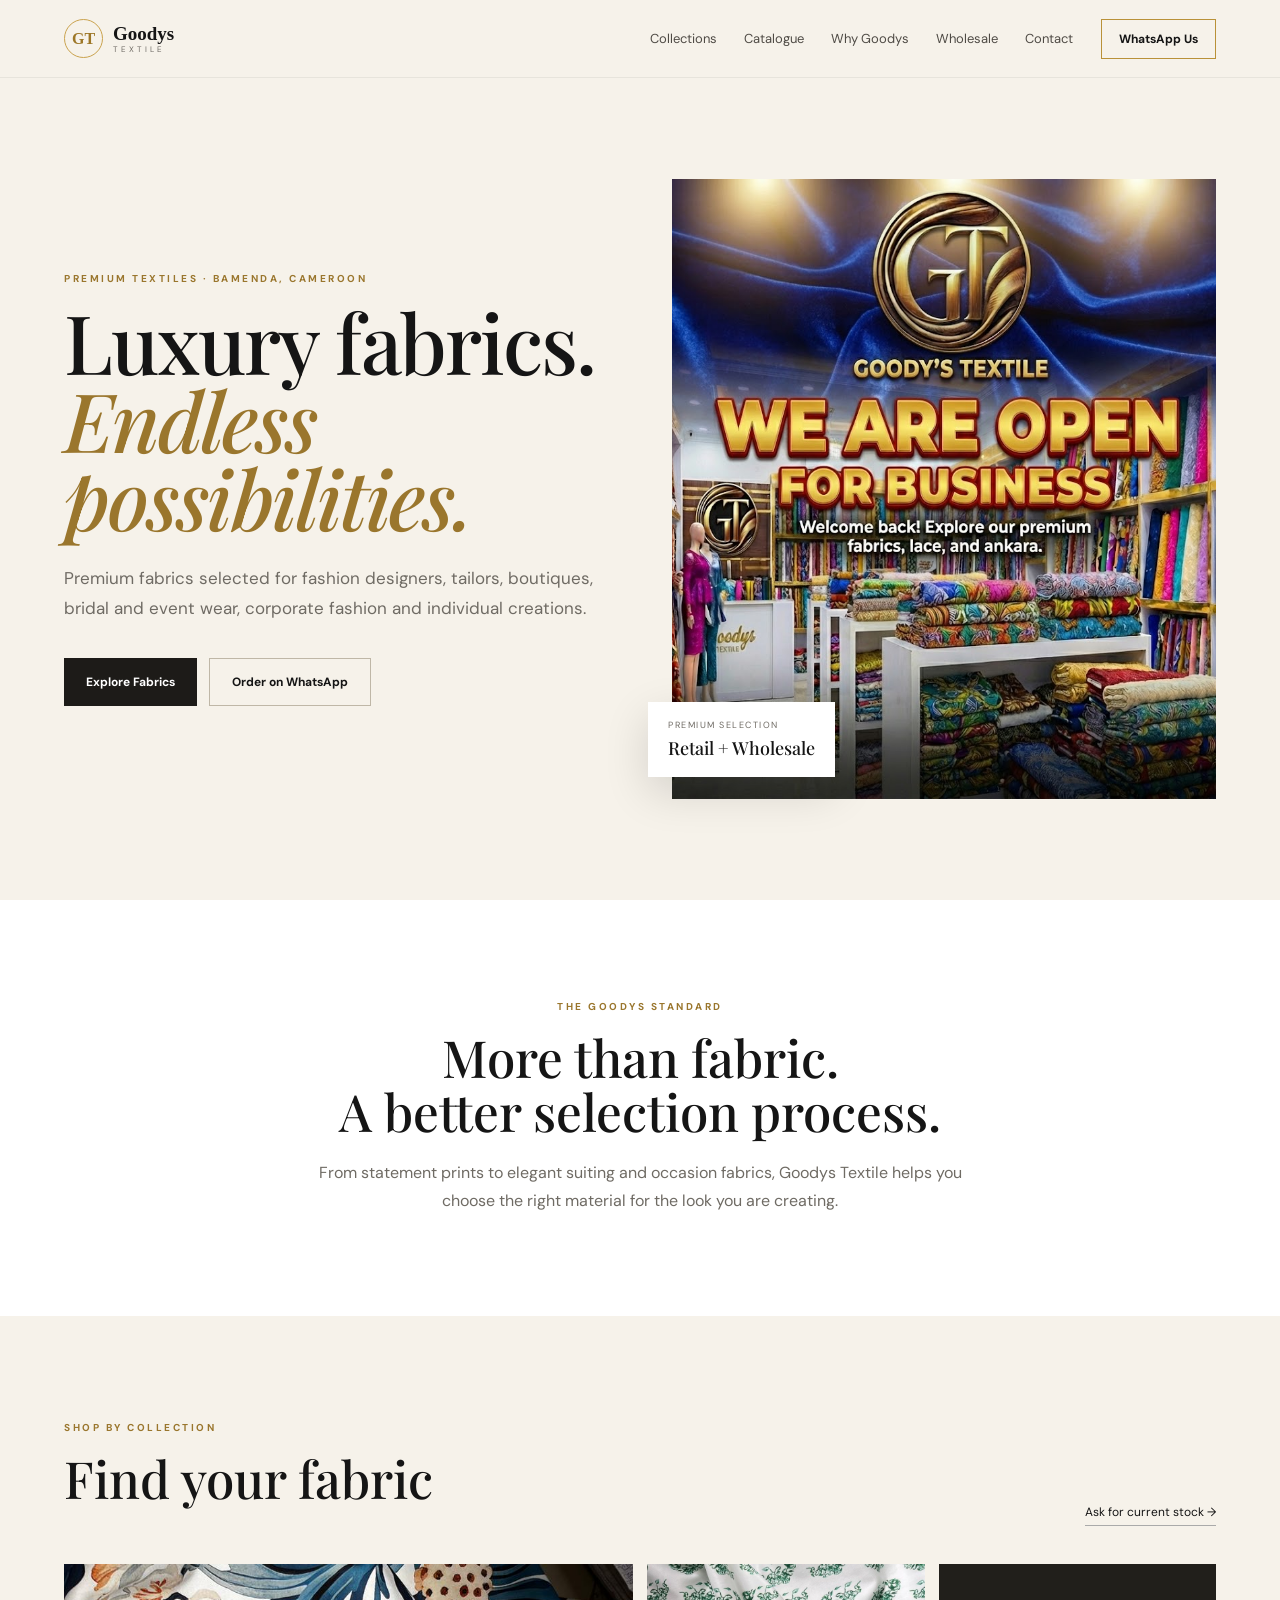
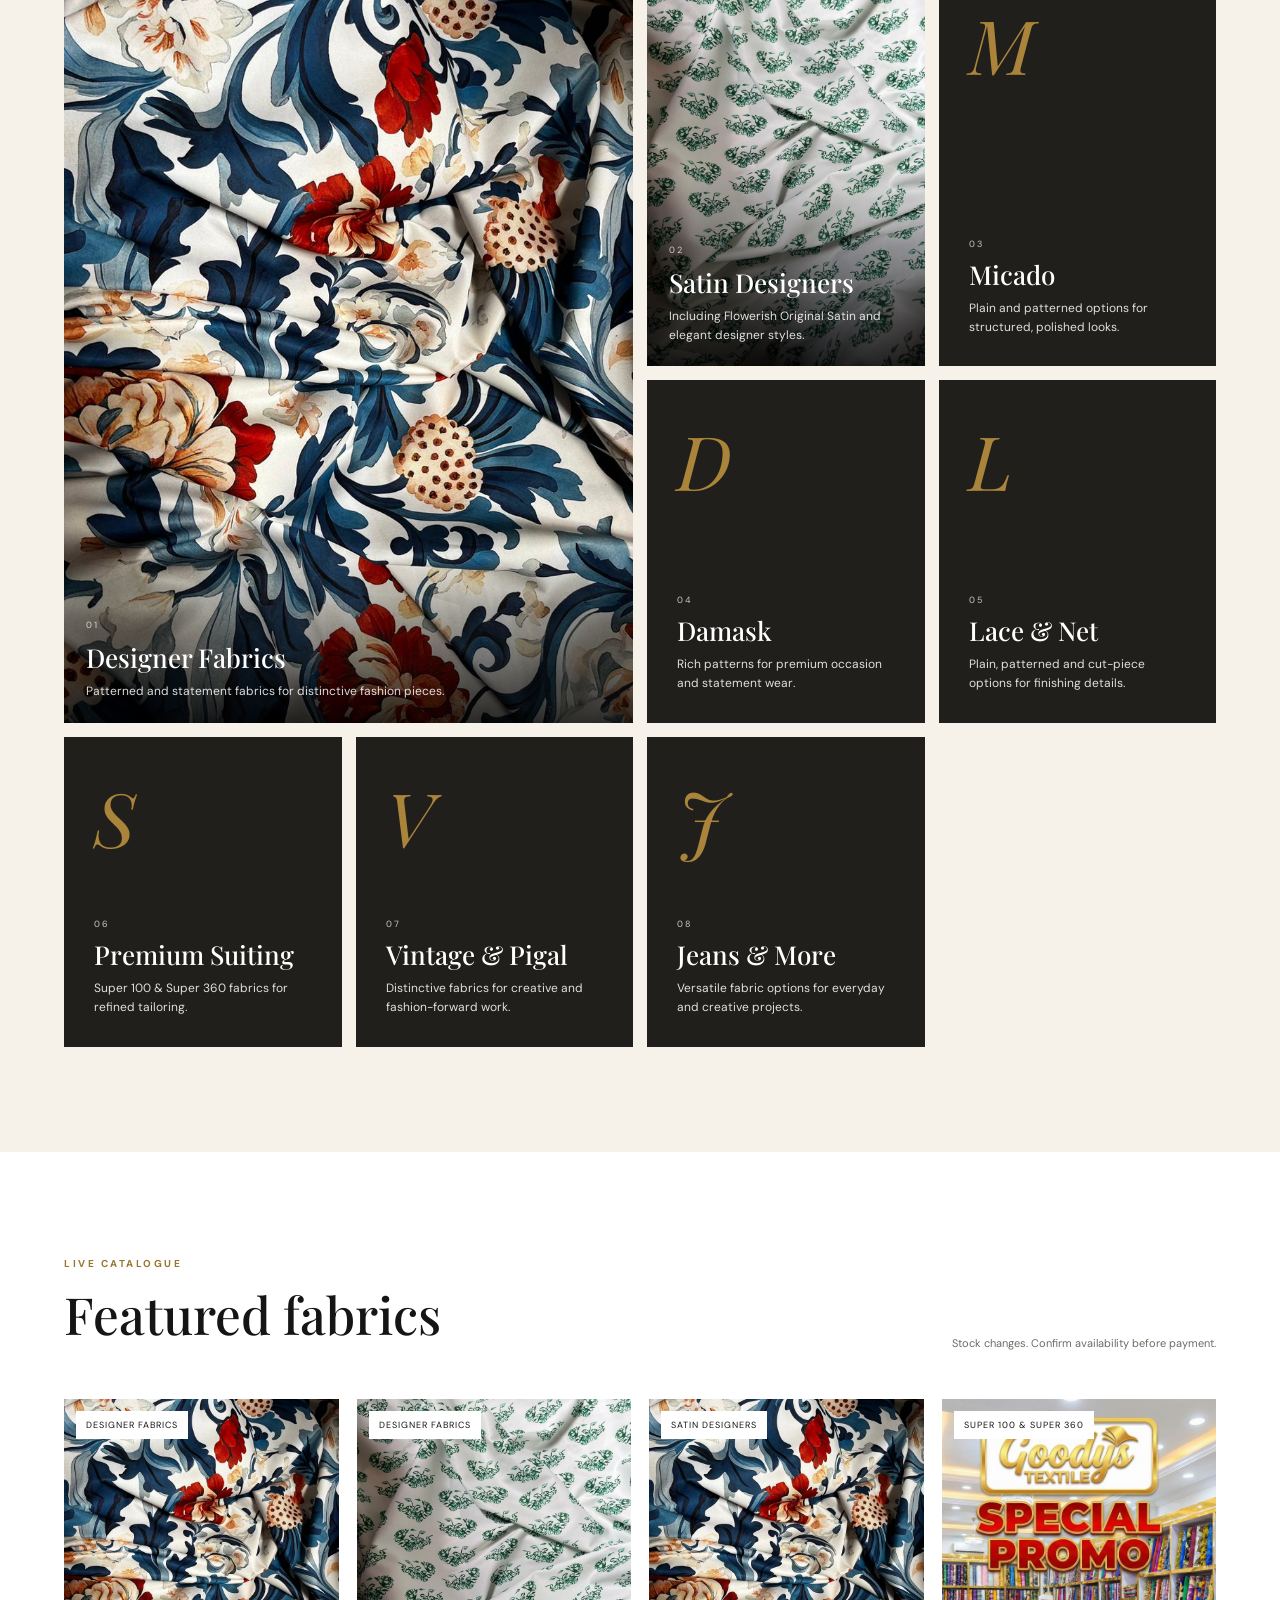
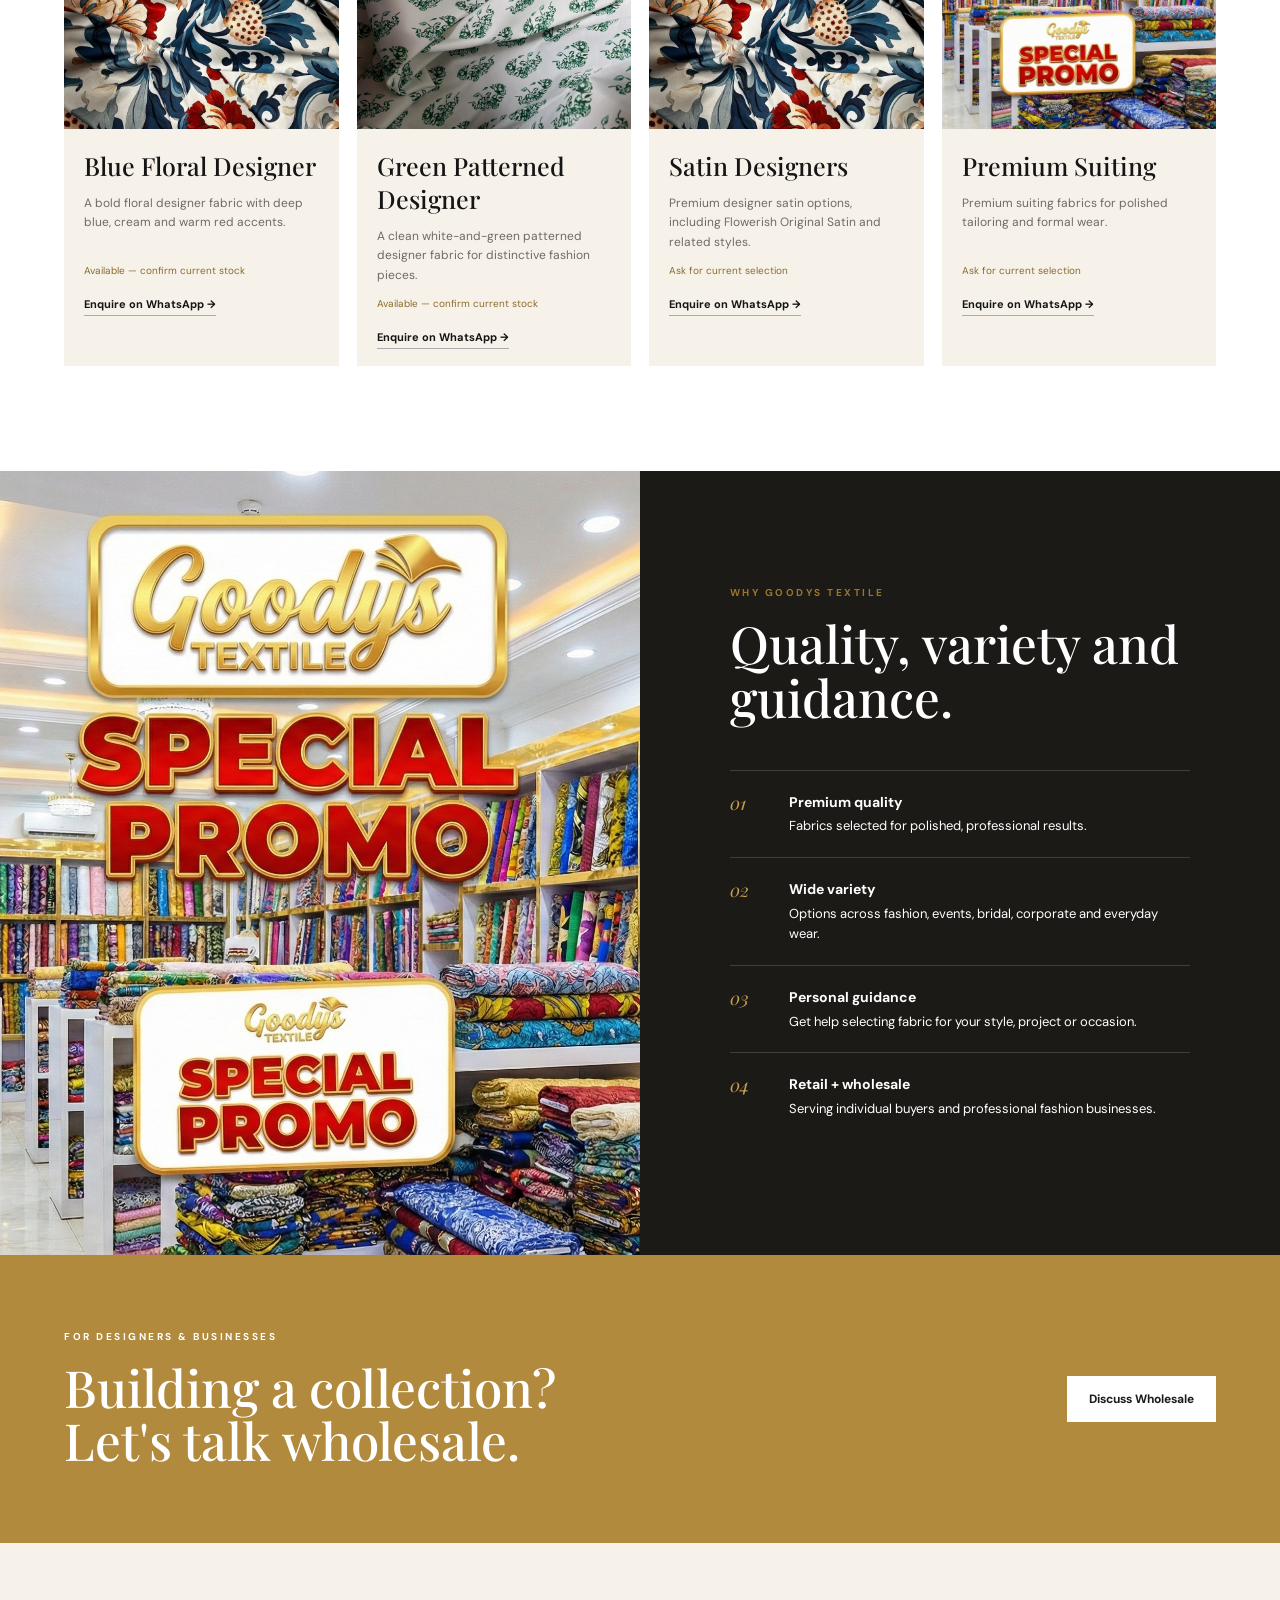
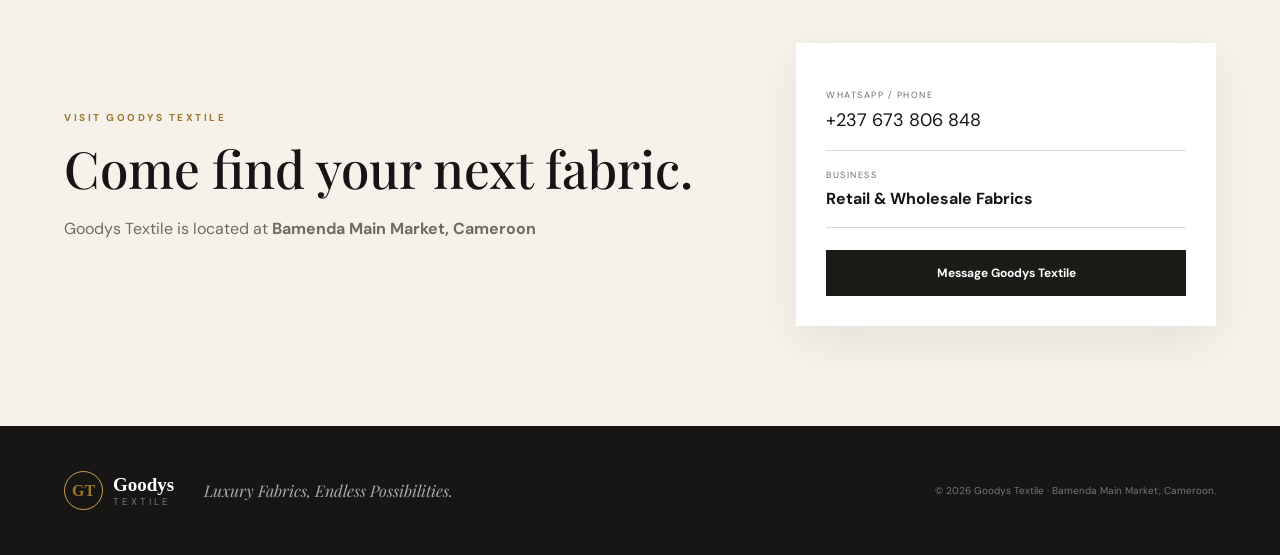
==== index.html @ 67698d30 "Build Goodys Textile V2 CMS website" ====
<!doctype html>
<html lang="en">
<head>
<meta charset="utf-8"><meta name="viewport" content="width=device-width,initial-scale=1">
<title>Goodys Textile — Luxury Fabrics, Endless Possibilities</title>
<meta name="description" content="Goodys Textile — premium fabrics in Bamenda Main Market, Cameroon. Retail and wholesale fabrics for designers, tailors, bridal, event and corporate wear.">
<link rel="stylesheet" href="styles.css">
</head>
<body>
<header class="nav">
  <a class="brand" href="#home"><span class="brand-mark">GT</span><span><strong id="brandName">Goodys</strong><small>TEXTILE</small></span></a>
  <button class="menu" aria-label="Menu">☰</button>
  <nav><a href="#collections">Collections</a><a href="#catalogue">Catalogue</a><a href="#why">Why Goodys</a><a href="#wholesale">Wholesale</a><a href="#contact">Contact</a></nav>
  <a class="nav-cta" id="navWhatsApp" target="_blank" rel="noopener">WhatsApp Us</a>
</header>

<main id="home">
<section class="hero">
  <div class="hero-copy">
    <p class="eyebrow">PREMIUM TEXTILES · BAMENDA, CAMEROON</p>
    <h1 id="heroTitle">Luxury fabrics.<br><em>Endless possibilities.</em></h1>
    <p class="lead" id="heroText"></p>
    <div class="actions"><a class="button gold" href="#catalogue">Explore Fabrics</a><a class="button outline" id="heroWhatsApp" target="_blank" rel="noopener">Order on WhatsApp</a></div>
  </div>
  <div class="hero-image"><img src="assets/storefront.jpg" alt="Goodys Textile store"><div class="floating-card"><span>Premium selection</span><strong>Retail + Wholesale</strong></div></div>
</section>

<section class="intro"><p class="eyebrow">THE GOODYS STANDARD</p><h2 id="aboutTitle">More than fabric.<br>A better selection process.</h2><p id="aboutText"></p></section>

<section id="collections" class="section">
  <div class="section-head"><div><p class="eyebrow">SHOP BY COLLECTION</p><h2>Find your fabric</h2></div><a class="text-link" id="stockWhatsApp" target="_blank" rel="noopener">Ask for current stock →</a></div>
  <div class="collection-grid">
    <article class="cat-image"><img src="assets/designer-floral.jpg" alt="Designer fabric"><div><span>01</span><h3>Designer Fabrics</h3><p>Patterned and statement fabrics for distinctive fashion pieces.</p></div></article>
    <article class="cat-image"><img src="assets/designer-green.jpg" alt="Patterned fabric"><div><span>02</span><h3>Satin Designers</h3><p>Including Flowerish Original Satin and elegant designer styles.</p></div></article>
    <article class="cat-dark"><b>M</b><span>03</span><h3>Micado</h3><p>Plain and patterned options for structured, polished looks.</p></article>
    <article class="cat-dark"><b>D</b><span>04</span><h3>Damask</h3><p>Rich patterns for premium occasion and statement wear.</p></article>
    <article class="cat-dark"><b>L</b><span>05</span><h3>Lace & Net</h3><p>Plain, patterned and cut-piece options for finishing details.</p></article>
    <article class="cat-dark"><b>S</b><span>06</span><h3>Premium Suiting</h3><p>Super 100 & Super 360 fabrics for refined tailoring.</p></article>
    <article class="cat-dark"><b>V</b><span>07</span><h3>Vintage & Pigal</h3><p>Distinctive fabrics for creative and fashion-forward work.</p></article>
    <article class="cat-dark"><b>J</b><span>08</span><h3>Jeans & More</h3><p>Versatile fabric options for everyday and creative projects.</p></article>
  </div>
</section>

<section id="catalogue" class="section catalogue">
  <div class="section-head"><div><p class="eyebrow">LIVE CATALOGUE</p><h2>Featured fabrics</h2></div><p class="catalogue-note">Stock changes. Confirm availability before payment.</p></div>
  <div id="products" class="products"><p class="loading">Loading catalogue…</p></div>
</section>

<section id="why" class="split">
  <div class="split-image"><img src="assets/store-interior.jpg" alt="Goodys Textile fabric selection"></div>
  <div class="split-copy"><p class="eyebrow">WHY GOODYS TEXTILE</p><h2>Quality, variety and guidance.</h2>
    <div class="points">
      <div><b>01</b><span><strong>Premium quality</strong> Fabrics selected for polished, professional results.</span></div>
      <div><b>02</b><span><strong>Wide variety</strong> Options across fashion, events, bridal, corporate and everyday wear.</span></div>
      <div><b>03</b><span><strong>Personal guidance</strong> Get help selecting fabric for your style, project or occasion.</span></div>
      <div><b>04</b><span><strong>Retail + wholesale</strong> Serving individual buyers and professional fashion businesses.</span></div>
    </div>
  </div>
</section>

<section id="wholesale" class="banner"><div><p class="eyebrow">FOR DESIGNERS & BUSINESSES</p><h2>Building a collection?<br>Let's talk wholesale.</h2></div><a class="button light" id="wholesaleWhatsApp" target="_blank" rel="noopener">Discuss Wholesale</a></section>

<section id="contact" class="contact"><div><p class="eyebrow">VISIT GOODYS TEXTILE</p><h2>Come find your next fabric.</h2><p>Goodys Textile is located at <strong id="location"></strong></p></div>
<div class="contact-card"><p><span>WhatsApp / Phone</span><a id="phone" href=""></a></p><p><span>Business</span><strong>Retail & Wholesale Fabrics</strong></p><a class="button gold full" id="contactWhatsApp" target="_blank" rel="noopener">Message Goodys Textile</a></div></section>
</main>
<footer><div class="brand"><span class="brand-mark">GT</span><span><strong>Goodys</strong><small>TEXTILE</small></span></div><p>Luxury Fabrics, Endless Possibilities.</p><small>© 2026 Goodys Textile · Bamenda Main Market, Cameroon.</small></footer>

<script>
const wa=(number,msg)=>`https://wa.me/${number}?text=${encodeURIComponent(msg)}`;
const loadJson=path=>fetch(path).then(r=>{
  if(!r.ok) throw new Error(`Could not load ${path}`);
  return r.json();
});
const siteSettings=loadJson('content/site.json');
async function loadSite(){
  try{
    const s=await siteSettings;
    document.title=`${s.brand_name} — ${s.tagline}`;
    document.getElementById('brandName').textContent=s.brand_name.replace(/\s+Textile/i,'');
    document.getElementById('heroTitle').innerHTML=s.hero_title.replace('.', '.<br><em>').replace(/$/, '</em>');
    document.getElementById('heroText').textContent=s.hero_text;
    document.getElementById('aboutTitle').innerHTML=s.about_title.replace('. ', '.<br>');
    document.getElementById('aboutText').textContent=s.about_text;
    document.getElementById('location').textContent=s.location;
    const phone=document.getElementById('phone'); phone.textContent=s.phone; phone.href=`tel:+${s.whatsapp}`;
    const links=[
      ['navWhatsApp','Hello Goodys Textile, I would like to make an enquiry.'],
      ['heroWhatsApp','Hello Goodys Textile, I am looking for a fabric.'],
      ['stockWhatsApp','Hello Goodys Textile, please send me your current fabric selection.'],
      ['wholesaleWhatsApp','Hello Goodys Textile, I am interested in wholesale fabric supply.'],
      ['contactWhatsApp','Hello Goodys Textile, I would like to visit or make an order.']
    ];
    links.forEach(([id,msg])=>document.getElementById(id).href=wa(s.whatsapp,msg));
  }catch(e){console.warn('Site settings fallback active',e)}
}
async function loadProducts(){
  const box=document.getElementById('products');
  try{
    const [data,site]=await Promise.all([loadJson('content/products.json'),siteSettings]);
    box.innerHTML=data.products.map(p=>`
      <article class="product">
        <div class="product-image"><img src="${p.image}" alt="${p.title}"><span>${p.category}</span></div>
        <div class="product-copy"><h3>${p.title}</h3><p>${p.description}</p><small>${p.status}</small>
        <a class="product-link" target="_blank" rel="noopener" href="${wa(site.whatsapp,p.whatsapp_text)}">Enquire on WhatsApp →</a></div>
      </article>`).join('');
  }catch(e){box.innerHTML='<p>Catalogue temporarily unavailable. Please contact Goodys Textile on WhatsApp.</p>'}
}
document.querySelector('.menu').addEventListener('click',()=>document.querySelector('.nav nav').classList.toggle('open'));
document.querySelectorAll('.nav nav a').forEach(a=>a.addEventListener('click',()=>document.querySelector('.nav nav').classList.remove('open')));
loadSite();loadProducts();
</script>
</body></html>
---- styles.css ----
@import url('https://fonts.googleapis.com/css2?family=DM+Sans:wght@400;500;600;700&family=Playfair+Display:ital,wght@0,500;0,600;1,500;1,600&display=swap');
:root{--ink:#151515;--muted:#6f6b64;--cream:#f6f2ea;--gold:#c9a24d;--line:#ded8cc;--white:#fff}*{box-sizing:border-box}html{scroll-behavior:smooth}body{margin:0;background:var(--cream);color:var(--ink);font-family:"DM Sans",Arial,sans-serif}a{text-decoration:none;color:inherit}.nav{height:78px;display:flex;align-items:center;gap:28px;padding:0 5vw;background:rgba(246,242,234,.95);backdrop-filter:blur(12px);position:sticky;top:0;z-index:20;border-bottom:1px solid rgba(0,0,0,.06)}.brand{display:flex;align-items:center;gap:10px;min-width:max-content}.brand-mark{width:39px;height:39px;border:1px solid var(--gold);border-radius:50%;display:grid;place-items:center;font-family:Georgia,serif;font-weight:700;color:#9d7727}.brand strong{display:block;font-family:Georgia,serif;font-size:19px}.brand small{display:block;font-size:8px;letter-spacing:3px;color:var(--muted);margin-top:-1px}.nav nav{display:flex;gap:27px;margin-left:auto;font-size:13px;color:#4f4b45}.nav nav a:hover{color:#9d7727}.nav-cta{border:1px solid #b99138;padding:11px 17px;font-size:12px;font-weight:700}.menu{display:none;background:none;border:0;font-size:24px;margin-left:auto}.hero{min-height:calc(100vh - 78px);display:grid;grid-template-columns:1fr 1fr;gap:5vw;align-items:center;padding:7vw 5vw}.hero-copy{max-width:630px}.eyebrow{font-size:10px;letter-spacing:2.5px;font-weight:700;color:#9a762d;margin:0 0 18px}.hero h1{font:500 clamp(52px,6.4vw,94px)/.95 "Playfair Display",Georgia,serif;letter-spacing:-2px;margin:0 0 28px}.hero h1 em{color:#9a762d}.lead{font-size:17px;line-height:1.75;color:var(--muted);max-width:590px}.actions{display:flex;gap:12px;margin-top:34px}.button{display:inline-flex;justify-content:center;align-items:center;padding:15px 22px;font-size:12px;font-weight:700}.gold{background:#1d1b18;color:white}.outline{border:1px solid #bfb7a7}.light{background:white;color:#1d1b18}.hero-image{position:relative}.hero-image img{width:100%;height:620px;object-fit:cover;display:block}.floating-card{position:absolute;bottom:22px;left:-24px;background:#fff;padding:17px 20px;box-shadow:0 15px 45px rgba(0,0,0,.14)}.floating-card span{display:block;font-size:9px;text-transform:uppercase;letter-spacing:1.5px;color:var(--muted)}.floating-card strong{display:block;margin-top:5px;font:500 18px "Playfair Display",serif}.intro{text-align:center;padding:100px 8vw;background:white}.intro h2,.section h2,.split h2,.banner h2,.contact h2{font:500 clamp(36px,4vw,60px)/1.05 "Playfair Display",Georgia,serif;margin:0 0 20px}.intro>p:last-child{max-width:670px;margin:0 auto;color:var(--muted);line-height:1.8}.section{padding:105px 5vw}.section-head{display:flex;align-items:end;justify-content:space-between;margin-bottom:38px}.text-link{font-size:12px;border-bottom:1px solid #aaa;padding-bottom:5px}.collection-grid{display:grid;grid-template-columns:repeat(4,1fr);gap:14px}.cat-image{background:#fff;min-height:310px;position:relative;overflow:hidden}.cat-image:nth-child(1){grid-column:span 2;grid-row:span 2}.cat-image img{width:100%;height:100%;min-height:310px;object-fit:cover;display:block}.cat-image>div{position:absolute;left:0;right:0;bottom:0;padding:22px;color:white;background:linear-gradient(transparent,rgba(0,0,0,.82));padding-top:65px}.cat-image span,.cat-dark span{font-size:9px;letter-spacing:2px;opacity:.75}.cat-image h3,.cat-dark h3{font:500 26px "Playfair Display",serif;margin:7px 0}.cat-image p,.cat-dark p{font-size:12px;line-height:1.55;margin:0;opacity:.86}.cat-dark{background:#211f1b;color:white;min-height:310px;padding:30px;display:flex;flex-direction:column;align-items:flex-start}.cat-dark b{font:italic 75px "Playfair Display",serif;color:#a9843a;margin-bottom:auto}.catalogue{background:white}.catalogue-note{font-size:11px;color:var(--muted);max-width:280px;text-align:right}.products{display:grid;grid-template-columns:repeat(4,1fr);gap:18px}.product{background:var(--cream);overflow:hidden}.product-image{position:relative;height:330px}.product-image img{width:100%;height:100%;object-fit:cover}.product-image span{position:absolute;top:12px;left:12px;background:#fff;padding:8px 10px;font-size:9px;letter-spacing:1px;text-transform:uppercase}.product-copy{padding:20px}.product-copy h3{font:500 25px "Playfair Display",serif;margin:0 0 8px}.product-copy p{font-size:12px;line-height:1.6;color:var(--muted);min-height:58px}.product-copy small{font-size:10px;color:#8c6b29;display:block;margin-bottom:15px}.product-link{font-size:11px;font-weight:700;border-bottom:1px solid #aaa;padding-bottom:4px}.loading{color:var(--muted)}.split{display:grid;grid-template-columns:1fr 1fr;background:#1c1a17;color:white}.split-image img{width:100%;height:100%;min-height:650px;object-fit:cover}.split-copy{padding:9vw 7vw}.split-copy h2{margin-bottom:45px}.points>div{display:grid;grid-template-columns:45px 1fr;gap:14px;padding:20px 0;border-top:1px solid rgba(255,255,255,.16);font-size:13px;line-height:1.6}.points b{color:#c9a24d;font:italic 18px "Playfair Display",serif}.points strong{display:block;font-size:14px;margin-bottom:3px}.banner{background:#b18a3d;color:white;padding:75px 5vw;display:flex;align-items:center;justify-content:space-between;gap:30px}.banner .eyebrow{color:#fff}.banner h2{margin:0}.contact{padding:100px 5vw;display:grid;grid-template-columns:1.2fr .8fr;gap:8vw;align-items:center}.contact>div:first-child p:last-child{color:var(--muted);line-height:1.7}.contact-card{background:white;padding:30px;box-shadow:0 15px 45px rgba(0,0,0,.07)}.contact-card p{border-bottom:1px solid var(--line);padding-bottom:18px;margin-bottom:18px}.contact-card span{display:block;font-size:9px;letter-spacing:1.5px;text-transform:uppercase;color:var(--muted);margin-bottom:7px}.contact-card a:not(.button){font-size:18px}.full{width:100%;margin-top:4px}footer{background:#171614;color:white;padding:38px 5vw;display:flex;align-items:center;gap:30px;flex-wrap:wrap}footer p{color:#aaa;font:italic 16px "Playfair Display",serif}footer small:last-child{margin-left:auto;color:#777;font-size:10px}@media(max-width:900px){.nav{padding:0 5vw}.nav nav{display:none;position:absolute;top:78px;left:0;right:0;background:var(--cream);padding:20px 5vw;flex-direction:column;gap:18px;border-bottom:1px solid var(--line)}.nav nav.open{display:flex}.menu{display:block}.nav-cta{display:none}.hero{grid-template-columns:1fr;padding-top:55px}.hero-image{order:-1}.hero-image img{height:420px}.collection-grid,.products{grid-template-columns:1fr 1fr}.cat-image:nth-child(1){grid-column:span 2}.split{grid-template-columns:1fr}.split-image img{min-height:400px}.contact{grid-template-columns:1fr}}@media(max-width:560px){.hero h1{font-size:52px}.actions{flex-direction:column}.button{width:100%}.collection-grid,.products{grid-template-columns:1fr}.cat-image:nth-child(1){grid-column:span 1}.section-head{display:block}.text-link{display:inline-block;margin-top:15px}.catalogue-note{text-align:left}.intro,.section,.contact{padding-top:70px;padding-bottom:70px}.banner{padding:55px 5vw;align-items:flex-start;flex-direction:column}footer{display:block}footer p{margin:18px 0}footer small:last-child{display:block;margin-top:20px}}
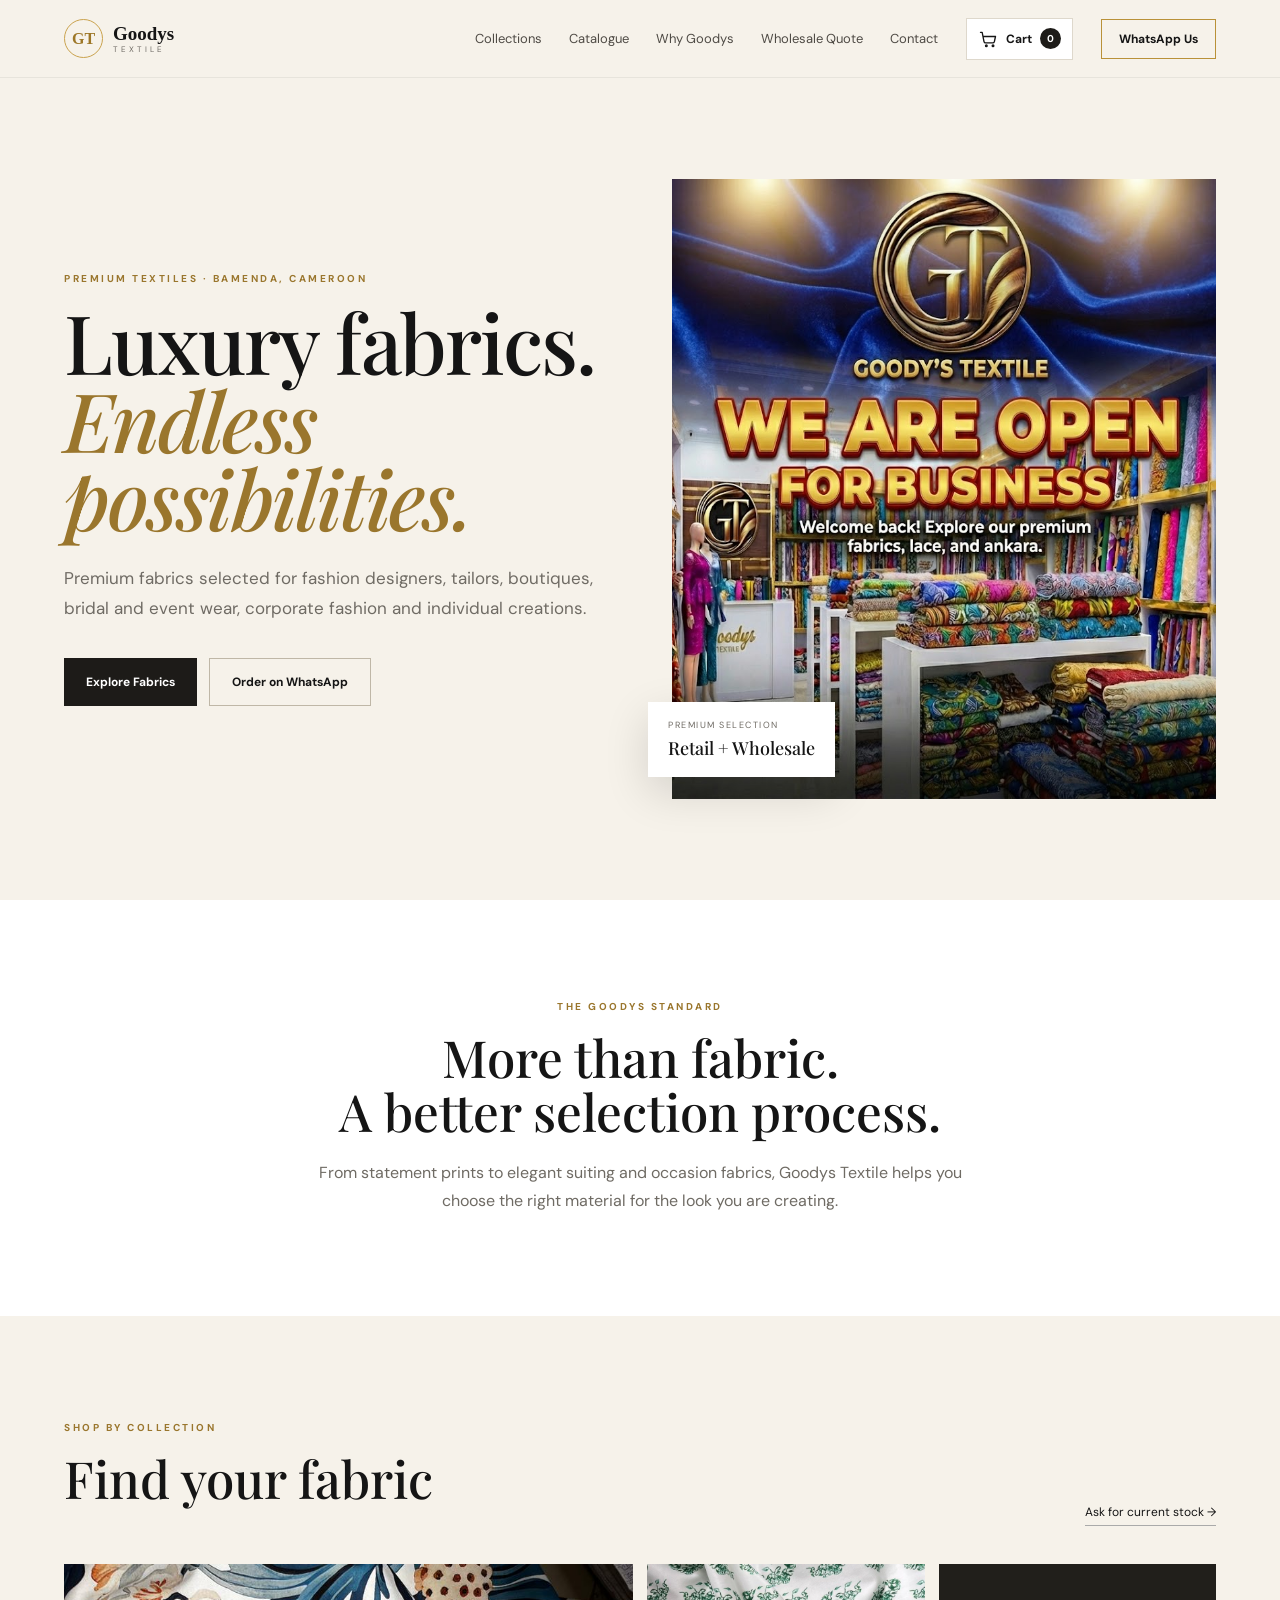
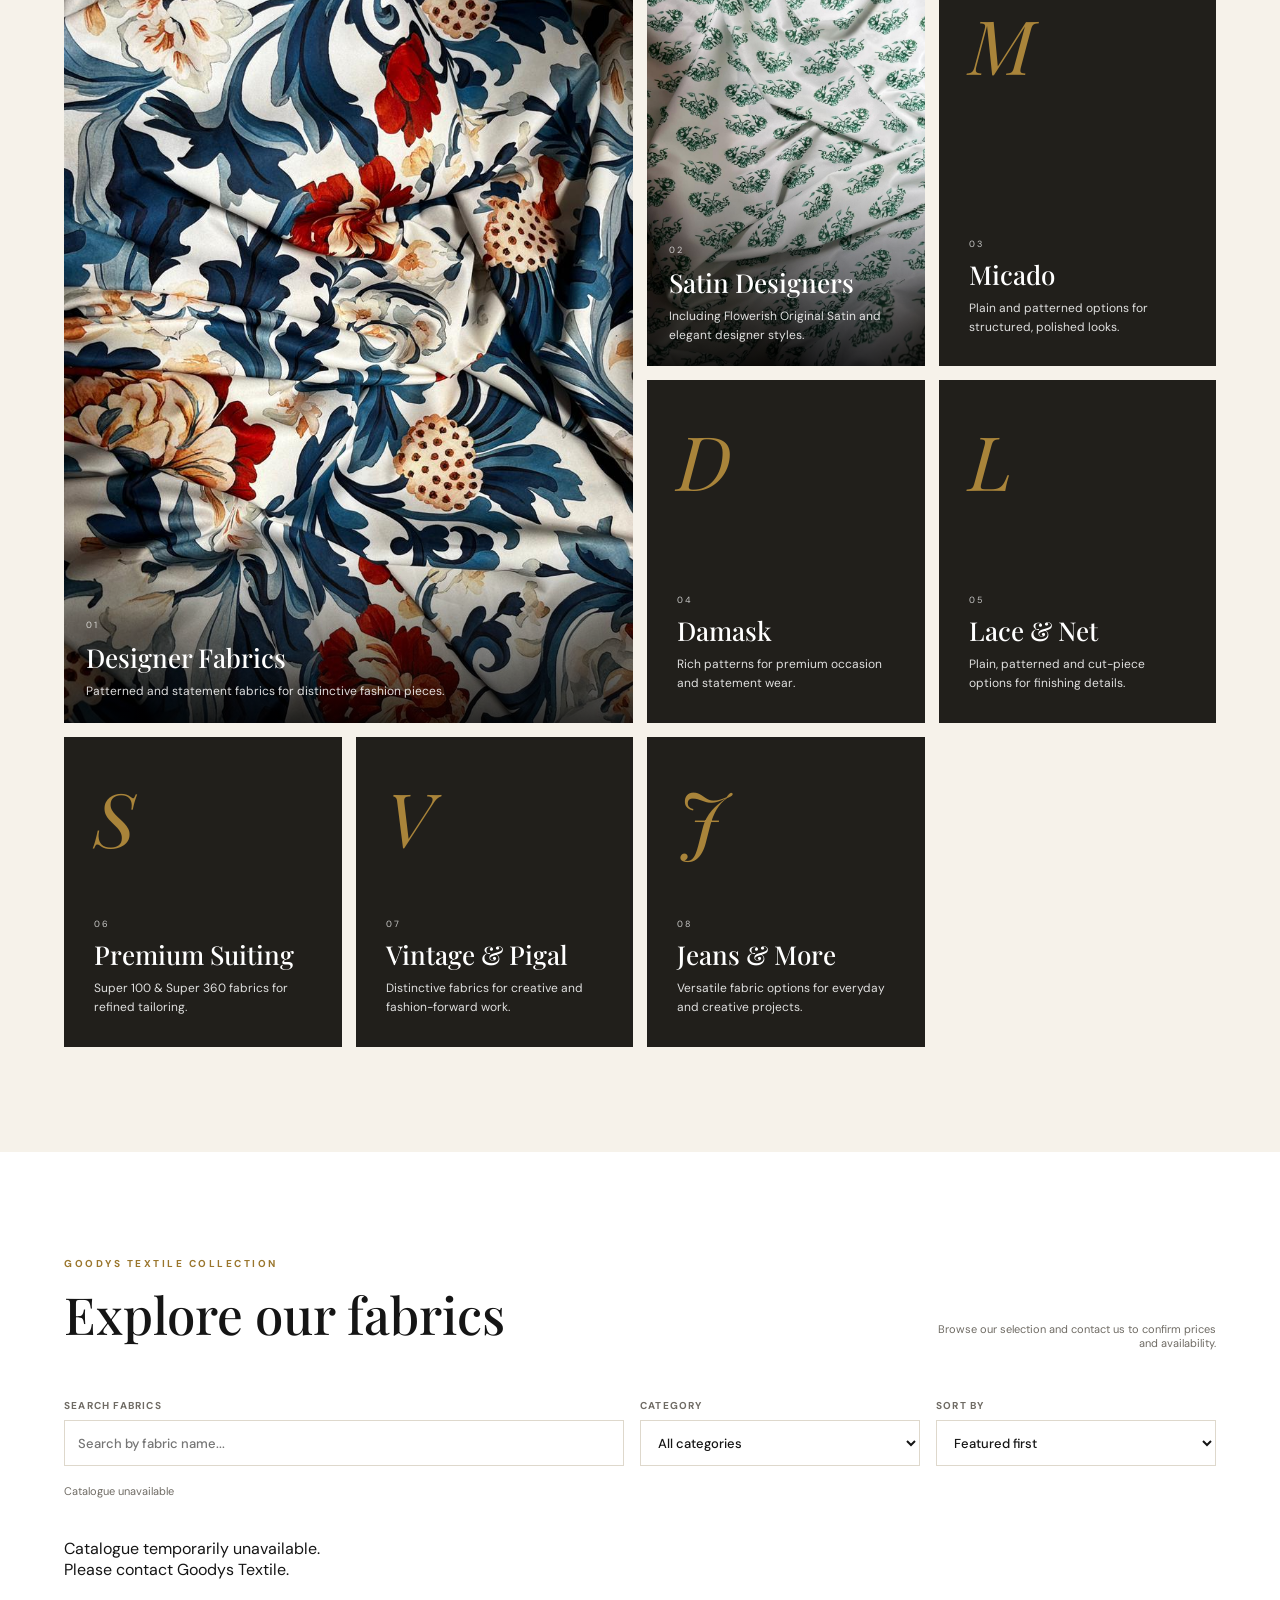
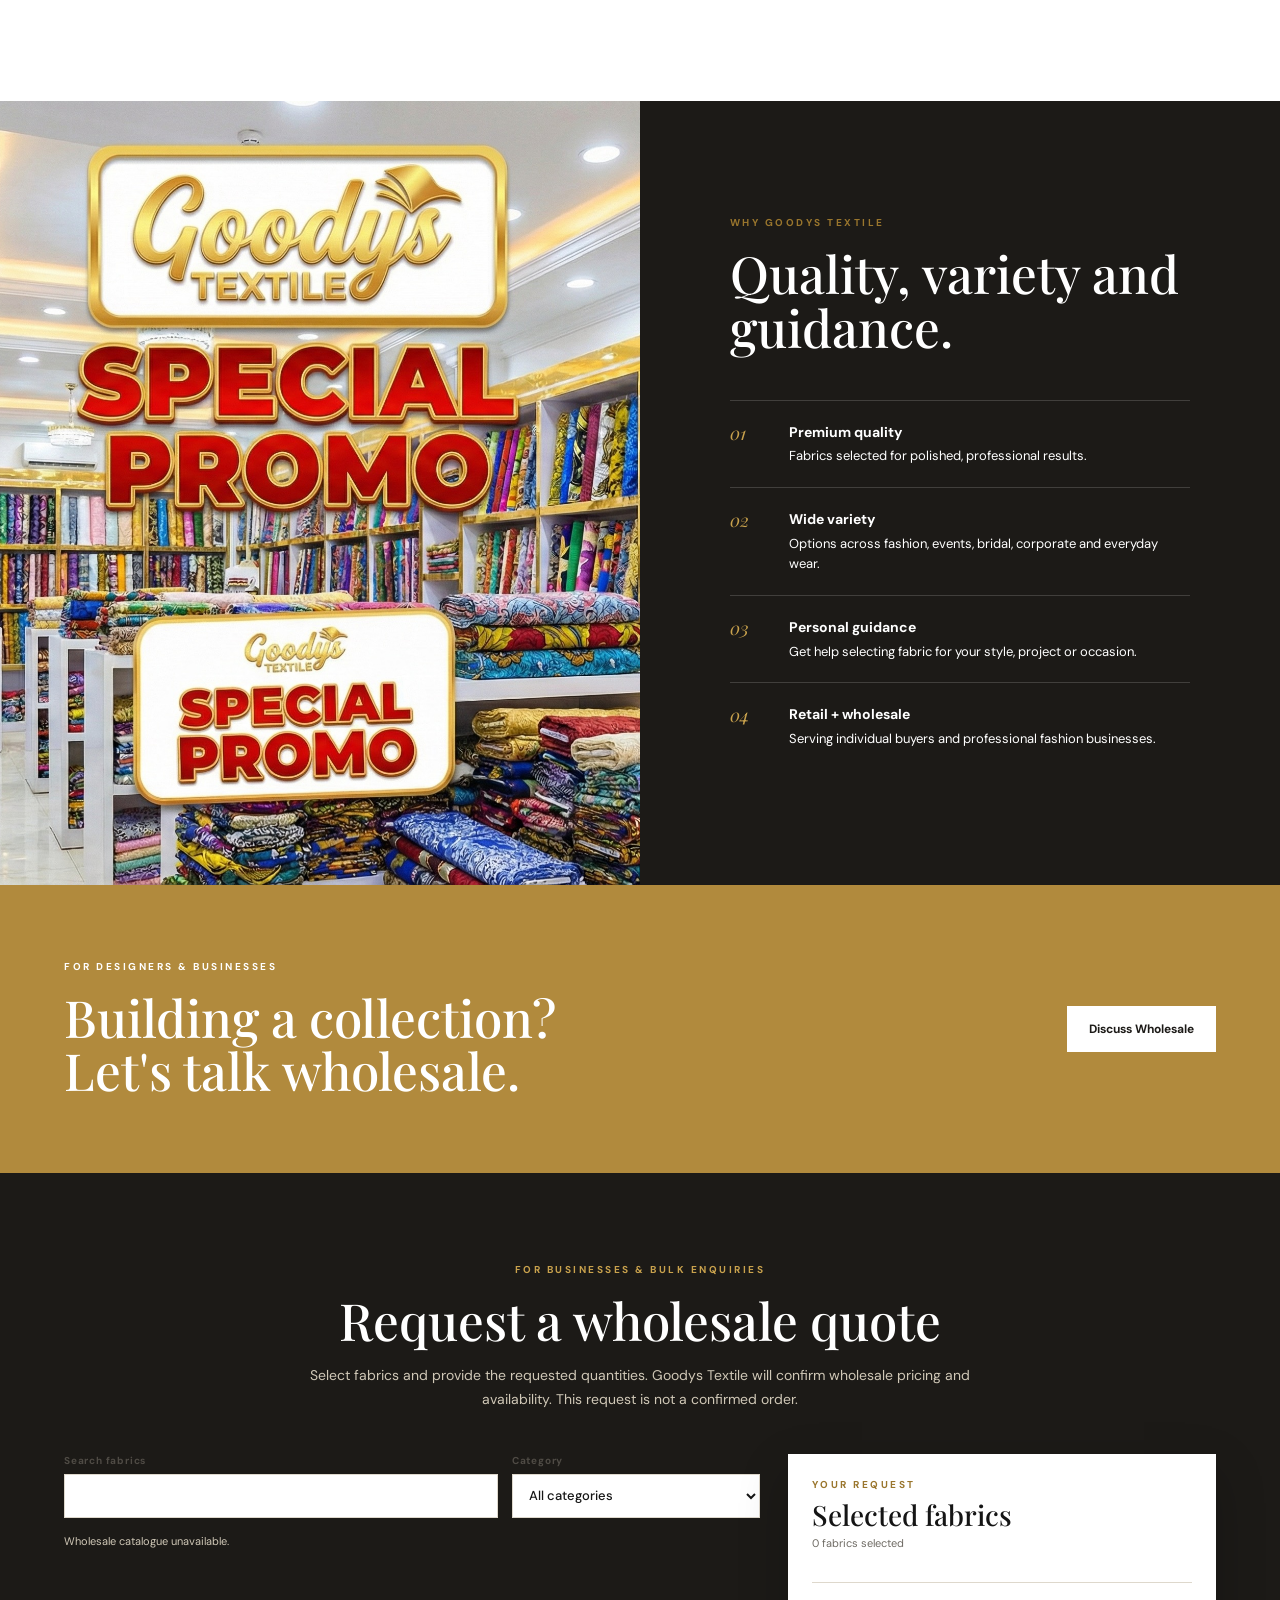
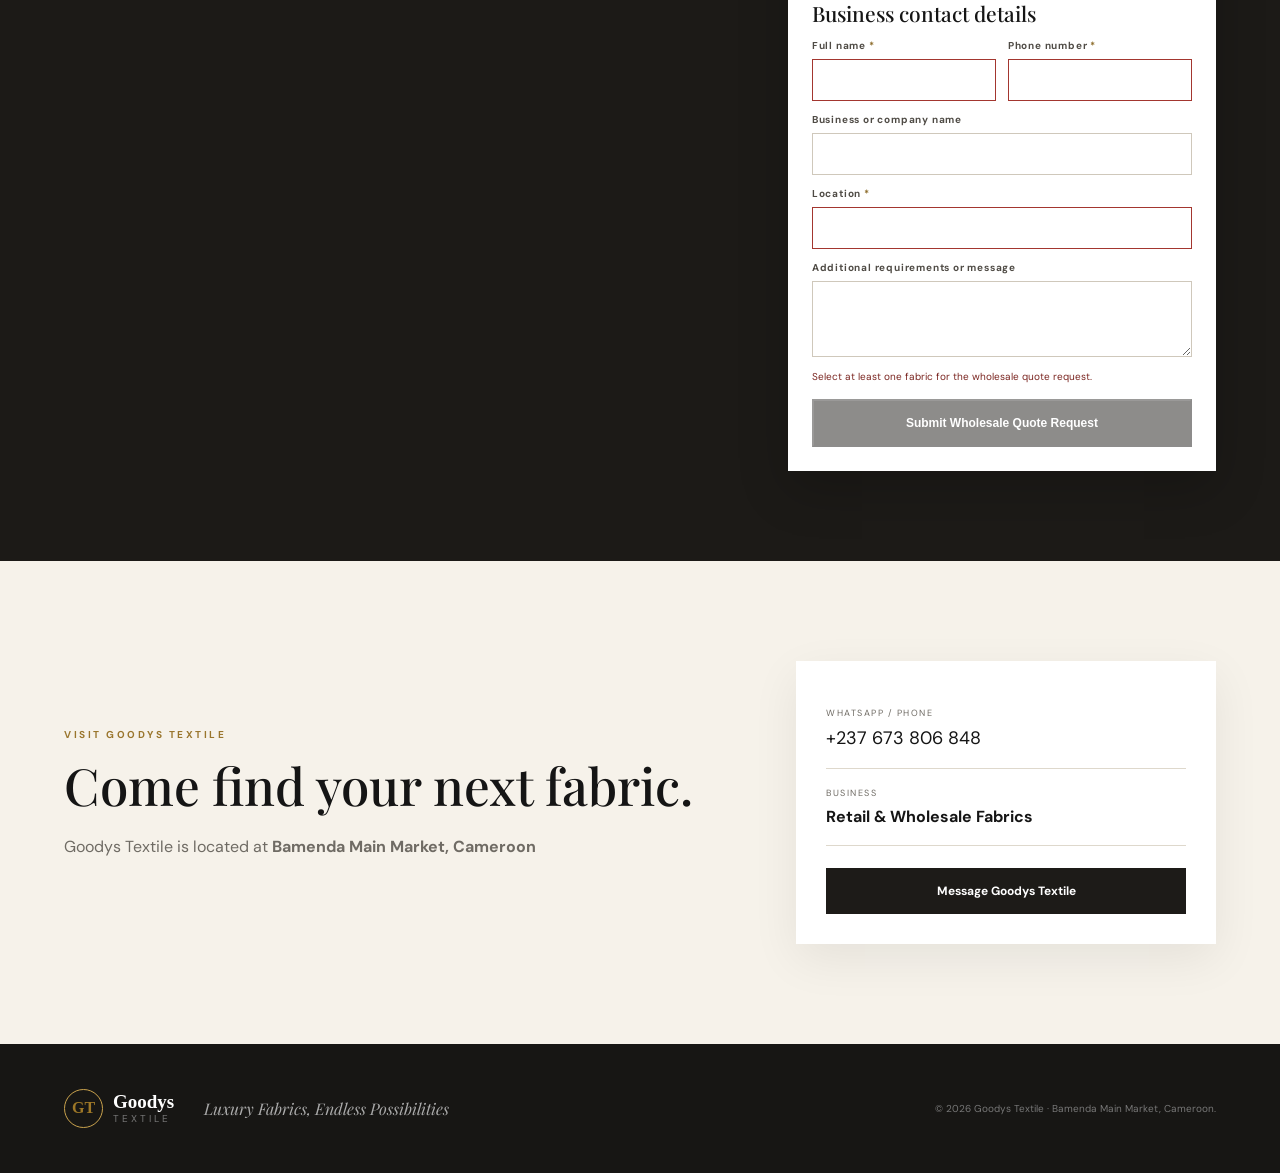
==== commit 01f18784: "Build Goodys Textile V3" ====
--- a/index.html
+++ b/index.html
@@ -4,13 +4,20 @@
 <meta charset="utf-8"><meta name="viewport" content="width=device-width,initial-scale=1">
 <title>Goodys Textile — Luxury Fabrics, Endless Possibilities</title>
 <meta name="description" content="Goodys Textile — premium fabrics in Bamenda Main Market, Cameroon. Retail and wholesale fabrics for designers, tailors, bridal, event and corporate wear.">
+<meta property="og:title" content="Goodys Textile — Luxury Fabrics, Endless Possibilities">
+<meta property="og:description" content="Goodys Textile — premium fabrics in Bamenda Main Market, Cameroon.">
+<meta property="og:image" content="">
 <link rel="stylesheet" href="styles.css">
 </head>
 <body>
 <header class="nav">
   <a class="brand" href="#home"><span class="brand-mark">GT</span><span><strong id="brandName">Goodys</strong><small>TEXTILE</small></span></a>
-  <button class="menu" aria-label="Menu">☰</button>
-  <nav><a href="#collections">Collections</a><a href="#catalogue">Catalogue</a><a href="#why">Why Goodys</a><a href="#wholesale">Wholesale</a><a href="#contact">Contact</a></nav>
+  <button class="menu" type="button" aria-label="Open navigation menu" aria-controls="primaryNavigation" aria-expanded="false">☰</button>
+  <nav id="primaryNavigation"><a href="#collections">Collections</a><a href="#catalogue">Catalogue</a><a href="#why">Why Goodys</a><a href="#wholesale-quote">Wholesale Quote</a><a href="#contact">Contact</a></nav>
+  <button id="cartTrigger" class="cart-trigger" type="button" aria-label="Open shopping cart" aria-haspopup="dialog" aria-controls="cartDrawer">
+    <svg viewBox="0 0 24 24" aria-hidden="true"><path d="M3 4h2l2.2 11.1a2 2 0 0 0 2 1.6h8.5a2 2 0 0 0 1.9-1.4L21 9H6"/><circle cx="10" cy="20" r="1"/><circle cx="18" cy="20" r="1"/></svg>
+    <span>Cart</span><span id="cartCount" class="cart-count" aria-live="polite">0</span>
+  </button>
   <a class="nav-cta" id="navWhatsApp" target="_blank" rel="noopener">WhatsApp Us</a>
 </header>
 
@@ -42,9 +49,54 @@
 </section>
 
 <section id="catalogue" class="section catalogue">
-  <div class="section-head"><div><p class="eyebrow">LIVE CATALOGUE</p><h2>Featured fabrics</h2></div><p class="catalogue-note">Stock changes. Confirm availability before payment.</p></div>
-  <div id="products" class="products"><p class="loading">Loading catalogue…</p></div>
+  <div class="section-head">
+    <div>
+      <p class="eyebrow">GOODYS TEXTILE COLLECTION</p>
+      <h2>Explore our fabrics</h2>
+    </div>
+    <p class="catalogue-note">
+      Browse our selection and contact us to confirm prices and availability.
+    </p>
+  </div>
+
+  <div class="catalogue-toolbar">
+    <div class="catalogue-search">
+      <label for="productSearch">Search fabrics</label>
+      <input
+        type="search"
+        id="productSearch"
+        placeholder="Search by fabric name..."
+        autocomplete="off"
+      >
+    </div>
+
+    <div class="catalogue-filter">
+      <label for="categoryFilter">Category</label>
+      <select id="categoryFilter">
+        <option value="all">All categories</option>
+      </select>
+    </div>
+
+    <div class="catalogue-sort">
+      <label for="productSort">Sort by</label>
+      <select id="productSort">
+        <option value="featured">Featured first</option>
+        <option value="name-asc">Name: A to Z</option>
+        <option value="name-desc">Name: Z to A</option>
+      </select>
+    </div>
+  </div>
+
+  <div class="catalogue-results">
+    <p id="availabilitySyncNotice" class="availability-sync-notice" role="status" aria-live="polite" hidden></p>
+    <p id="catalogueCount" aria-live="polite">Loading fabrics...</p>
+  </div>
+
+  <div id="products" class="products" aria-live="polite">
+    <p class="loading">Loading catalogue...</p>
+  </div>
 </section>
+
 
 <section id="why" class="split">
   <div class="split-image"><img src="assets/store-interior.jpg" alt="Goodys Textile fabric selection"></div>
@@ -60,53 +112,1969 @@
 
 <section id="wholesale" class="banner"><div><p class="eyebrow">FOR DESIGNERS & BUSINESSES</p><h2>Building a collection?<br>Let's talk wholesale.</h2></div><a class="button light" id="wholesaleWhatsApp" target="_blank" rel="noopener">Discuss Wholesale</a></section>
 
+<section id="wholesale-quote" class="wholesale-quote" aria-labelledby="wholesaleQuoteTitle">
+  <div class="wholesale-intro">
+    <p class="eyebrow">FOR BUSINESSES & BULK ENQUIRIES</p>
+    <h2 id="wholesaleQuoteTitle">Request a wholesale quote</h2>
+    <p>Select fabrics and provide the requested quantities. Goodys Textile will confirm wholesale pricing and availability. This request is not a confirmed order.</p>
+  </div>
+  <div class="wholesale-layout">
+    <div class="wholesale-browse">
+      <div class="wholesale-toolbar">
+        <div>
+          <label for="wholesaleSearch">Search fabrics</label>
+          <input id="wholesaleSearch" type="search" autocomplete="off">
+        </div>
+        <div>
+          <label for="wholesaleCategoryFilter">Category</label>
+          <select id="wholesaleCategoryFilter">
+            <option value="all">All categories</option>
+          </select>
+        </div>
+      </div>
+      <p id="wholesaleCatalogueStatus" class="wholesale-status" role="status" aria-live="polite">Loading catalogue...</p>
+      <div id="wholesaleProducts" class="wholesale-products" aria-live="polite"></div>
+    </div>
+    <aside class="wholesale-request-panel" aria-labelledby="wholesaleSelectionTitle">
+      <p class="eyebrow">YOUR REQUEST</p>
+      <h3 id="wholesaleSelectionTitle">Selected fabrics</h3>
+      <p id="wholesaleSelectionCount" class="wholesale-selection-count">0 fabrics selected</p>
+      <div id="wholesaleSelectedItems" class="wholesale-selected-items"></div>
+      <form id="wholesaleCustomerForm" class="wholesale-customer-form" novalidate>
+        <h4>Business contact details</h4>
+        <div class="wholesale-customer-grid">
+          <div class="wholesale-field">
+            <label for="wholesaleFullName">Full name <span>*</span></label>
+            <input id="wholesaleFullName" name="name" type="text" autocomplete="name" required>
+          </div>
+          <div class="wholesale-field">
+            <label for="wholesalePhone">Phone number <span>*</span></label>
+            <input id="wholesalePhone" name="phone" type="tel" autocomplete="tel" required>
+          </div>
+          <div class="wholesale-field wholesale-field-wide">
+            <label for="wholesaleBusiness">Business or company name</label>
+            <input id="wholesaleBusiness" name="business" type="text" autocomplete="organization">
+          </div>
+          <div class="wholesale-field wholesale-field-wide">
+            <label for="wholesaleLocation">Location <span>*</span></label>
+            <input id="wholesaleLocation" name="location" type="text" autocomplete="address-level2" required>
+          </div>
+          <div class="wholesale-field wholesale-field-wide">
+            <label for="wholesaleRequirements">Additional requirements or message</label>
+            <textarea id="wholesaleRequirements" name="requirements" rows="3" maxlength="1000"></textarea>
+          </div>
+        </div>
+        <p id="wholesaleFormStatus" class="wholesale-form-status" role="status" aria-live="polite"></p>
+        <button id="wholesaleSubmit" class="button gold wholesale-submit" type="submit" disabled>Submit Wholesale Quote Request</button>
+      </form>
+    </aside>
+  </div>
+</section>
+
 <section id="contact" class="contact"><div><p class="eyebrow">VISIT GOODYS TEXTILE</p><h2>Come find your next fabric.</h2><p>Goodys Textile is located at <strong id="location"></strong></p></div>
 <div class="contact-card"><p><span>WhatsApp / Phone</span><a id="phone" href=""></a></p><p><span>Business</span><strong>Retail & Wholesale Fabrics</strong></p><a class="button gold full" id="contactWhatsApp" target="_blank" rel="noopener">Message Goodys Textile</a></div></section>
 </main>
-<footer><div class="brand"><span class="brand-mark">GT</span><span><strong>Goodys</strong><small>TEXTILE</small></span></div><p>Luxury Fabrics, Endless Possibilities.</p><small>© 2026 Goodys Textile · Bamenda Main Market, Cameroon.</small></footer>
-
-<script>
+<dialog id="productModal" class="product-modal" aria-labelledby="modalTitle" aria-describedby="modalDescription">
+  <div class="product-modal-shell">
+    <button class="product-modal-close" type="button" aria-label="Close product details">×</button>
+    <div class="product-modal-media">
+      <img id="modalImage" src="" alt="" width="800" height="330" loading="eager" decoding="async">
+    </div>
+    <div class="product-modal-content">
+      <p id="modalCategory" class="product-modal-category"></p>
+      <h2 id="modalTitle"></h2>
+      <p id="modalDescription" class="product-modal-description"></p>
+      <p id="modalStatus" class="product-modal-status"></p>
+      <dl id="modalDetails" class="product-modal-details"></dl>
+      <div id="modalQuantityField" class="modal-quantity-field" hidden>
+        <label id="modalQuantityLabel" for="modalQuantityInput">Quantity</label>
+        <div class="modal-quantity-control">
+          <input id="modalQuantityInput" class="modal-quantity-input" type="number" inputmode="decimal" aria-describedby="modalQuantityError">
+          <span id="modalQuantityUnit" class="cart-quantity-unit"></span>
+        </div>
+        <p id="modalQuantityError" class="quantity-validation-error" role="alert" hidden></p>
+      </div>
+      <button id="modalAddToCart" class="button gold product-modal-add" type="button">Add to cart</button>
+      <p id="modalCartFeedback" class="modal-cart-feedback" role="status" aria-live="polite"></p>
+      <a id="modalWhatsApp" class="button gold product-modal-enquiry" target="_blank" rel="noopener">Enquire on WhatsApp →</a>
+    </div>
+  </div>
+</dialog>
+<dialog id="cartDrawer" class="cart-drawer" aria-labelledby="cartTitle" aria-describedby="cartDescription">
+  <div class="cart-drawer-shell">
+    <header class="cart-drawer-header">
+      <div><p class="eyebrow">YOUR SELECTION</p><h2 id="cartTitle">Shopping cart</h2></div>
+      <button id="cartClose" class="cart-close" type="button" aria-label="Close shopping cart">×</button>
+    </header>
+    <p id="cartDescription" class="cart-description">Review your fabrics and send an order enquiry to Goodys Textile.</p>
+    <p id="cartNotice" class="cart-notice" role="status" aria-live="polite"></p>
+    <div class="cart-scroll-content">
+      <div id="cartItems" class="cart-items"></div>
+      <form id="cartCustomerForm" class="cart-customer-form" novalidate>
+        <h3>Customer information</h3>
+        <p class="cart-form-help">Required fields are marked *. A delivery address is required for delivery and optional for shop pickup.</p>
+        <div class="cart-customer-grid">
+          <div class="cart-field">
+            <label for="customerFullName">Full name <span aria-hidden="true">*</span></label>
+            <input id="customerFullName" name="name" type="text" autocomplete="name" required>
+          </div>
+          <div class="cart-field">
+            <label for="customerPhone">Phone number <span aria-hidden="true">*</span></label>
+            <input id="customerPhone" name="phone" type="tel" inputmode="tel" autocomplete="tel" required>
+          </div>
+          <div class="cart-field cart-field-wide">
+            <label for="fulfillmentMethod">Fulfilment method <span aria-hidden="true">*</span></label>
+            <select id="fulfillmentMethod" name="fulfillment" required>
+              <option value="">Choose delivery or shop pickup</option>
+              <option value="delivery">Delivery</option>
+              <option value="pickup">Shop pickup</option>
+            </select>
+          </div>
+          <div class="cart-field cart-field-wide">
+            <label for="customerAddress">Delivery address / location <span id="addressRequiredMark" aria-hidden="true" hidden>*</span></label>
+            <textarea id="customerAddress" name="address" autocomplete="street-address" rows="2" aria-describedby="customerAddressHelp"></textarea>
+            <small id="customerAddressHelp">Required for delivery; optional for shop pickup.</small>
+          </div>
+          <div class="cart-field cart-field-wide">
+            <label for="customerOrderNote">Additional order note <span>(optional)</span></label>
+            <textarea id="customerOrderNote" name="note" rows="2" maxlength="1000"></textarea>
+          </div>
+        </div>
+        <p id="customerFormNotice" class="cart-form-notice" role="status" aria-live="polite"></p>
+      </form>
+    </div>
+    <div class="cart-summary">
+      <p><span>Subtotal</span><strong id="cartSubtotal">—</strong></p>
+      <p class="cart-total"><span>Product total</span><strong id="cartTotal">—</strong></p>
+      <small>Prices and availability must be confirmed by Goodys Textile. No additional charges are included.</small>
+      <button id="cartCheckout" class="button gold cart-checkout" type="button" disabled>Continue on WhatsApp</button>
+    </div>
+  </div>
+</dialog>
+<footer><div class="brand"><span class="brand-mark">GT</span><span><strong id="footerBrandName">Goodys</strong><small>TEXTILE</small></span></div><p id="footerTagline">Luxury Fabrics, Endless Possibilities</p><nav class="footer-social-links" id="footerSocialLinks" aria-label="Social media"></nav><a id="footerEmail" hidden></a><small id="footerCopyright">© 2026 Goodys Textile · Bamenda Main Market, Cameroon.</small></footer>
+
+<script type="module">
+import { configureCurrency, formatCurrency } from './content/currency.js';
+
 const wa=(number,msg)=>`https://wa.me/${number}?text=${encodeURIComponent(msg)}`;
 const loadJson=path=>fetch(path).then(r=>{
   if(!r.ok) throw new Error(`Could not load ${path}`);
   return r.json();
 });
-const siteSettings=loadJson('content/site.json');
+const siteSettings=loadSiteSettings();
+const statusLabels={
+  in_stock:'IN STOCK',
+  out_of_stock:'OUT OF STOCK',
+  unconfirmed:'AVAILABILITY TO BE CONFIRMED'
+};
+const cartStorageKey='goodys-textile-cart-v1';
+let catalogueWhatsappNumber='';
+let catalogueProducts=[];
+let cartEntries=[];
+let refreshCatalogueAvailability=async()=>{};
+const wholesaleSelection=new Map();
+let cartStorageAvailable=true;
+let cartTriggerElement=null;
+let productModalTrigger=null;
+let currentSiteSettings=null;
+
+async function loadSiteSettings(){
+  const defaults=await loadJson('content/site.json');
+  try{
+    const config=await import('./content/supabase-public-config.js');
+    const baseUrl=typeof config.SUPABASE_URL==='string'
+      ? config.SUPABASE_URL.replace(/\/+$/,'')
+      : '';
+    const key=typeof config.SUPABASE_PUBLISHABLE_KEY==='string'
+      ? config.SUPABASE_PUBLISHABLE_KEY.trim()
+      : '';
+    if(!/^https:\/\/[^/]+\.supabase\.co$/i.test(baseUrl) ||
+       !key ||
+       /YOUR_|REPLACE_ME|PLACEHOLDER|^sb_secret_/i.test(baseUrl+key)){
+      throw new Error('Public Supabase configuration is invalid.');
+    }
+
+    const response=await fetch(
+      `${baseUrl}/rest/v1/storefront_settings_public?select=setting_key,setting_value`,
+      {
+        headers:{apikey:key,Authorization:`Bearer ${key}`},
+        cache:'no-store'
+      }
+    );
+    if(!response.ok) throw new Error(`Public settings request failed (HTTP ${response.status}).`);
+    const rows=await response.json();
+    const remoteSettings=Object.fromEntries(
+      rows
+        .filter(row=>row && typeof row.setting_key==='string')
+        .map(row=>[row.setting_key,row.setting_value])
+    );
+    return {...defaults,...remoteSettings};
+  }catch(error){
+    console.warn('Supabase storefront settings unavailable; local defaults are active.',error);
+    return defaults;
+  }
+}
+
+function applyImageFallback(image){
+  if(image.dataset.fallbackApplied==='true') return;
+  image.dataset.fallbackApplied='true';
+  image.src='/assets/store-interior.jpg';
+}
+
 async function loadSite(){
   try{
     const s=await siteSettings;
+    currentSiteSettings=s;
+    configureCurrency({
+      code:s.currency_code,
+      label:s.currency_label,
+      locale:s.currency_locale
+    });
     document.title=`${s.brand_name} — ${s.tagline}`;
+    const description=document.querySelector('meta[name="description"]');
+    if(description && typeof s.seo_description==='string' && s.seo_description.trim()){
+      description.content=s.seo_description.trim();
+    }
+    if(typeof s.seo_title==='string' && s.seo_title.trim()){
+      document.title=s.seo_title.trim();
+    }
+    const socialTitle=document.querySelector('meta[property="og:title"]');
+    const socialDescription=document.querySelector('meta[property="og:description"]');
+    const socialImage=document.querySelector('meta[property="og:image"]');
+    if(socialTitle) socialTitle.content=document.title;
+    if(socialDescription && description) socialDescription.content=description.content;
+    if(socialImage && typeof s.seo_image_url==='string' && /^https:\/\//i.test(s.seo_image_url)){
+      socialImage.content=s.seo_image_url;
+    }
+    if(typeof s.accent_color==='string' && /^#[0-9a-f]{6}$/i.test(s.accent_color)){
+      document.documentElement.style.setProperty('--gold',s.accent_color);
+    }
     document.getElementById('brandName').textContent=s.brand_name.replace(/\s+Textile/i,'');
-    document.getElementById('heroTitle').innerHTML=s.hero_title.replace('.', '.<br><em>').replace(/$/, '</em>');
+    document.getElementById('footerBrandName').textContent=s.brand_name.replace(/\s+Textile/i,'');
+    document.getElementById('footerTagline').textContent=s.tagline;
+    document.getElementById('catalogue').querySelector('.catalogue-note').textContent=
+      s.catalogue_message || 'Browse our selection and contact us to confirm prices and availability.';
+    document.getElementById('footerCopyright').textContent=`© 2026 ${s.brand_name} · ${s.location}.`;
+    const heroTitle=document.getElementById('heroTitle');
+    heroTitle.replaceChildren();
+    if(typeof s.hero_title==='string'){
+      const heroMatch=s.hero_title.match(/^([^.!?]+[.!?])\s*(.+)$/);
+      if(heroMatch){
+        heroTitle.append(
+          document.createTextNode(heroMatch[1]),
+          document.createElement('br')
+        );
+        const emphasis=document.createElement('em');
+        emphasis.textContent=heroMatch[2];
+        heroTitle.appendChild(emphasis);
+      }else{
+        heroTitle.textContent=s.hero_title;
+      }
+    }
     document.getElementById('heroText').textContent=s.hero_text;
-    document.getElementById('aboutTitle').innerHTML=s.about_title.replace('. ', '.<br>');
+    const aboutTitle=document.getElementById('aboutTitle');
+    aboutTitle.replaceChildren();
+    if(typeof s.about_title==='string'){
+      const aboutMatch=s.about_title.match(/^(.+?[.!?])\s+(.+)$/);
+      if(aboutMatch){
+        aboutTitle.append(
+          document.createTextNode(aboutMatch[1]),
+          document.createElement('br'),
+          document.createTextNode(aboutMatch[2])
+        );
+      }else{
+        aboutTitle.textContent=s.about_title;
+      }
+    }
     document.getElementById('aboutText').textContent=s.about_text;
     document.getElementById('location').textContent=s.location;
     const phone=document.getElementById('phone'); phone.textContent=s.phone; phone.href=`tel:+${s.whatsapp}`;
+    const footerEmail=document.getElementById('footerEmail');
+    if(typeof s.contact_email==='string' && s.contact_email.trim()){
+      footerEmail.href=`mailto:${s.contact_email.trim()}`;
+      footerEmail.textContent=s.contact_email.trim();
+      footerEmail.hidden=false;
+    }else{
+      footerEmail.hidden=true;
+    }
+    const socialLinks=document.getElementById('footerSocialLinks');
+    socialLinks.replaceChildren();
+    [
+      ['facebook_url','Facebook'],
+      ['instagram_url','Instagram'],
+      ['tiktok_url','TikTok']
+    ].forEach(([key,label])=>{
+      if(typeof s[key]!=='string' || !/^https:\/\//i.test(s[key])) return;
+      const link=document.createElement('a');
+      link.href=s[key];
+      link.target='_blank';
+      link.rel='noopener noreferrer';
+      link.textContent=label;
+      socialLinks.appendChild(link);
+    });
     const links=[
       ['navWhatsApp','Hello Goodys Textile, I would like to make an enquiry.'],
       ['heroWhatsApp','Hello Goodys Textile, I am looking for a fabric.'],
       ['stockWhatsApp','Hello Goodys Textile, please send me your current fabric selection.'],
-      ['wholesaleWhatsApp','Hello Goodys Textile, I am interested in wholesale fabric supply.'],
+      ['wholesaleWhatsApp',s.wholesale_whatsapp_message || 'Hello Goodys Textile, I am interested in wholesale fabric supply.'],
       ['contactWhatsApp','Hello Goodys Textile, I would like to visit or make an order.']
     ];
     links.forEach(([id,msg])=>document.getElementById(id).href=wa(s.whatsapp,msg));
   }catch(e){console.warn('Site settings fallback active',e)}
 }
+
 async function loadProducts(){
-  const box=document.getElementById('products');
+  const box = document.getElementById('products');
+  const searchInput = document.getElementById('productSearch');
+  const categoryFilter = document.getElementById('categoryFilter');
+  const sortSelect = document.getElementById('productSort');
+  const count = document.getElementById('catalogueCount');
+
+  let products = [];
+
+  const supportedStockStatuses=['in_stock','out_of_stock'];
+  const fallbackImage='/assets/store-interior.jpg';
+  const catalogueFields=[
+    'id',
+    'sku',
+    'title',
+    'category',
+    'description',
+    'image_url',
+    'gallery',
+    'featured',
+    'selling_unit',
+    'price',
+    'minimum_quantity',
+    'quantity_step',
+    'stock_status'
+  ].join(',');
+  const uuidPattern=/^[0-9a-f]{8}-(?:[0-9a-f]{4}-){3}[0-9a-f]{12}$/i;
+
+  function stringOrFallback(value, fallback){
+    return typeof value==='string' && value.trim()
+      ? value.trim()
+      : fallback;
+  }
+
+  function genuineText(value){
+    if(typeof value==='string'){
+      const text=value.trim();
+      return text ? text : null;
+    }
+    if(typeof value==='number' && Number.isFinite(value) && value>0){
+      return String(value);
+    }
+    return null;
+  }
+
+  function normalizePrice(value){
+    if(typeof value==='number' && Number.isFinite(value) && value>=0){
+      return value;
+    }
+    if(typeof value==='string' && value.trim()){
+      const price=Number(value.trim());
+      return Number.isFinite(price) && price>=0 ? price : null;
+    }
+    return null;
+  }
+
+  function normalizeQuantity(value,allowZero){
+    if(typeof value==='string' && value.trim()){
+      value=Number(value.trim());
+    }
+    return typeof value==='number' && Number.isFinite(value) &&
+      (allowZero ? value>=0 : value>0)
+      ? value
+      : null;
+  }
+
+  function safeImageUrl(value){
+    if(typeof value!=='string') return null;
+    const url=value.trim();
+    return /^(\/|\.\/|https?:\/\/)/i.test(url) &&
+      !/^(javascript|data):/i.test(url)
+      ? url
+      : null;
+  }
+
+  function normalizeProduct(product){
+    if(!product || typeof product !== 'object') return null;
+
+    const title=stringOrFallback(product.title,'Fabric details available');
+    const category=stringOrFallback(product.category,'Uncategorised');
+    const description=stringOrFallback(product.description,'Details available on request.');
+    const gallery=Array.isArray(product.gallery)
+      ? product.gallery.map(safeImageUrl).filter(Boolean)
+      : [];
+    const image=safeImageUrl(product.image_url) ||
+      safeImageUrl(product.image) ||
+      gallery[0] ||
+      fallbackImage;
+    const stockStatus=supportedStockStatuses.includes(product.stock_status)
+      ? product.stock_status
+      : 'unconfirmed';
+
+    return {
+      id:typeof product.id==='string' && uuidPattern.test(product.id)
+        ? product.id.toLowerCase()
+        : null,
+      title,
+      category,
+      description,
+      image,
+      gallery,
+      featured:product.featured===true,
+      stock_status:stockStatus,
+      sku:genuineText(product.sku),
+      selling_unit:genuineText(product.selling_unit),
+      price:normalizePrice(product.price),
+      pricing_synced:true,
+      quantity_step:normalizeQuantity(product.quantity_step,false),
+      minimum_quantity:normalizeQuantity(product.minimum_quantity,true),
+      whatsapp_text:`Hello Goodys Textile, I am interested in ${title}.`
+    };
+  }
+
+  async function loadPublicCatalogue(){
+    const config=await import('./content/supabase-public-config.js');
+    const baseUrl=typeof config.SUPABASE_URL==='string'
+      ? config.SUPABASE_URL.replace(/\/+$/,'')
+      : '';
+    const key=typeof config.SUPABASE_PUBLISHABLE_KEY==='string'
+      ? config.SUPABASE_PUBLISHABLE_KEY.trim()
+      : '';
+    if(!/^https:\/\/[^/]+\.supabase\.co$/i.test(baseUrl) ||
+       !key ||
+       /YOUR_|REPLACE_ME|PLACEHOLDER|^sb_secret_/i.test(baseUrl+key)){
+      throw new Error('The public Supabase configuration is invalid.');
+    }
+    if(key.startsWith('eyJ')){
+      const payload=key.split('.')[1];
+      if(!payload) throw new Error('The public Supabase key is invalid.');
+      const decoded=JSON.parse(atob(payload.replace(/-/g,'+').replace(/_/g,'/').padEnd(Math.ceil(payload.length/4)*4,'=')));
+      if(decoded.role==='service_role') throw new Error('A service-role key cannot be used by the storefront.');
+    }
+
+    const pageSize=1000;
+    const allRows=[];
+    let offset=0;
+    let totalRows=null;
+    while(true){
+      const endpoint=new URL(`${baseUrl}/rest/v1/catalogue_availability`);
+      endpoint.searchParams.set('select',catalogueFields);
+      endpoint.searchParams.set('order','id.asc');
+      endpoint.searchParams.set('limit',String(pageSize));
+      endpoint.searchParams.set('offset',String(offset));
+      const response=await fetch(endpoint.href,{
+        headers:{
+          apikey:key,
+          Accept:'application/json',
+          Prefer:'count=exact'
+        },
+        cache:'no-store'
+      });
+      if(!response.ok) throw new Error(`Catalogue request failed (${response.status}).`);
+
+      const rows=await response.json();
+      if(!Array.isArray(rows) || rows.length>pageSize){
+        throw new Error('Catalogue response has an invalid format.');
+      }
+      const range=response.headers.get('content-range') || '';
+      const rangeMatch=/^(?:(\d+)-(\d+)|\*)\/(\d+|\*)$/.exec(range.trim());
+      if(!rangeMatch){
+        throw new Error('Catalogue pagination could not be verified from the response.');
+      }
+      const start=rangeMatch[1]===undefined ? null : Number(rangeMatch[1]);
+      const end=rangeMatch[2]===undefined ? null : Number(rangeMatch[2]);
+      const reportedTotal=rangeMatch[3]==='*' ? null : Number(rangeMatch[3]);
+      if(reportedTotal!==null){
+        if(totalRows!==null && reportedTotal!==totalRows){
+          throw new Error('Catalogue changed while it was being paginated; retry the request.');
+        }
+        totalRows=reportedTotal;
+      }
+
+      if(rows.length===0){
+        if(totalRows!==null && offset<totalRows){
+          throw new Error('Catalogue pagination ended before all products were retrieved.');
+        }
+        break;
+      }
+      if(start!==offset || end-start+1!==rows.length){
+        throw new Error('Catalogue pagination returned an unexpected range.');
+      }
+
+      allRows.push(...rows);
+      offset=end+1;
+      if(totalRows!==null && offset>=totalRows) break;
+    }
+
+    const requiredFields=catalogueFields.split(',');
+    const hasField=(row,field)=>Object.prototype.hasOwnProperty.call(row,field);
+    const validPrice=value=>value===null ||
+      typeof value==='number' && Number.isFinite(value) && value>=0 ||
+      typeof value==='string' && value.trim() &&
+        Number.isFinite(Number(value)) && Number(value)>=0;
+    if(allRows.some(row=>!row || typeof row!=='object' ||
+       typeof row.id!=='string' || !uuidPattern.test(row.id) ||
+       !requiredFields.every(field=>hasField(row,field)) ||
+       !validPrice(row.price))){
+      throw new Error('Catalogue response has invalid product data.');
+    }
+    return allRows;
+  }
+
+  async function loadLegacyCartIdMap(){
+    try{
+      const data=await loadJson('content/products.json');
+      if(!Array.isArray(data.products)) throw new Error('Invalid legacy product data.');
+      return new Map(data.products
+        .filter(product=>product && typeof product.id==='string' &&
+          typeof product.supabase_id==='string' && uuidPattern.test(product.supabase_id))
+        .map(product=>[product.id,product.supabase_id.toLowerCase()]));
+    }catch(error){
+      console.warn('Legacy cart product IDs could not be mapped:',error);
+      return new Map();
+    }
+  }
+
+  function refreshCategoryOptions(categories){
+    const updateSelect=(select,allLabel)=>{
+      const selected=select.value;
+      const allOption=document.createElement('option');
+      allOption.value='all';
+      allOption.textContent=allLabel;
+      select.replaceChildren(allOption);
+      categories.forEach(name=>{
+        const option=document.createElement('option');
+        option.value=name;
+        option.textContent=name;
+        select.appendChild(option);
+      });
+      select.value=categories.includes(selected)?selected:'all';
+    };
+    updateSelect(categoryFilter,'All categories');
+    updateSelect(wholesaleCategoryFilter,'All categories');
+  }
+
+  function updateCatalogueViews(){
+    catalogueProducts=products;
+    const categories=[...new Set(
+      products.map(product=>product.category).filter(Boolean)
+    )].sort();
+    const notice=document.getElementById('availabilitySyncNotice');
+    const hasUnconfirmedAvailability=products.some(
+      product=>product.stock_status==='unconfirmed'
+    );
+    notice.textContent=hasUnconfirmedAvailability
+      ? 'Availability is not confirmed for some products. Please contact Goodys Textile before purchase.'
+      : '';
+    notice.hidden=!hasUnconfirmedAvailability;
+    refreshCategoryOptions(categories);
+    renderProducts();
+    renderCart();
+    renderWholesaleCatalogue();
+    renderWholesaleSelection();
+  }
+
+  async function refreshLiveCatalogue(){
+    try{
+      products=(await loadPublicCatalogue())
+        .map(normalizeProduct)
+        .filter(Boolean);
+    }catch(error){
+      console.warn('Live catalogue could not be refreshed:',error);
+      products.forEach(product=>{
+        product.stock_status='unconfirmed';
+        product.pricing_synced=false;
+      });
+    }
+    updateCatalogueViews();
+  }
+
+  function renderProducts(){
+    const searchTerm = searchInput.value.trim().toLowerCase();
+    const selectedCategory = categoryFilter.value;
+    const sortMode = sortSelect.value;
+
+    let filtered = products.filter(product => {
+      const title = String(product.title || '');
+      const category = String(product.category || '');
+      const description = String(product.description || '');
+
+      const matchesSearch =
+        title.toLowerCase().includes(searchTerm) ||
+        category.toLowerCase().includes(searchTerm) ||
+        description.toLowerCase().includes(searchTerm);
+
+      const matchesCategory =
+        selectedCategory === 'all' ||
+        category === selectedCategory;
+
+      return matchesSearch && matchesCategory;
+    });
+
+    if(sortMode === 'name-asc'){
+      filtered.sort((a,b) =>
+        String(a.title || '').localeCompare(String(b.title || ''),
+        undefined,{sensitivity:'base'})
+      );
+    } else if(sortMode === 'name-desc'){
+      filtered.sort((a,b) =>
+        String(b.title || '').localeCompare(String(a.title || ''),
+        undefined,{sensitivity:'base'})
+      );
+    } else {
+      filtered.sort((a,b) =>
+        Number(Boolean(b.featured)) - Number(Boolean(a.featured))
+      );
+    }
+
+    count.textContent =
+      `${filtered.length} fabric${filtered.length === 1 ? '' : 's'} found`;
+
+    box.replaceChildren();
+
+    if(filtered.length === 0){
+      const empty = document.createElement('p');
+      empty.className = 'loading';
+      empty.textContent =
+        'No fabrics match your search. Try another name or category.';
+      box.appendChild(empty);
+      return;
+    }
+
+    filtered.forEach(product => {
+      const article = document.createElement('article');
+      article.className = 'product';
+      const detailsButton=document.createElement('button');
+      detailsButton.type='button';
+      detailsButton.className='product-open';
+      detailsButton.setAttribute('aria-haspopup','dialog');
+      detailsButton.setAttribute('aria-controls','productModal');
+      detailsButton.setAttribute('aria-label',`View details for ${product.title}`);
+
+      const imageWrap = document.createElement('div');
+      imageWrap.className = 'product-image';
+
+      const image = document.createElement('img');
+      image.src = product.image;
+      image.alt = product.title;
+      image.loading = 'lazy';
+      image.width = 800;
+      image.height = 330;
+      image.decoding = 'async';
+      image.addEventListener('error',()=>applyImageFallback(image));
+
+      const category = document.createElement('span');
+      category.textContent = product.category;
+
+      imageWrap.append(image, category);
+
+      const copy = document.createElement('div');
+      copy.className = 'product-copy';
+
+      const title = document.createElement('h3');
+      title.textContent = product.title;
+
+      const description = document.createElement('p');
+      description.textContent = product.description;
+
+      const price = document.createElement('p');
+      price.className = 'product-price';
+      price.textContent = !product.pricing_synced
+        ? 'Price unavailable; please contact us'
+        : product.price === null
+          ? 'Price to be confirmed'
+          : `${displayPrice(product.price)} / ${product.selling_unit || 'unit to be confirmed'}`;
+
+      const minimum = document.createElement('p');
+      minimum.className = 'product-minimum';
+      minimum.textContent = !product.pricing_synced
+        ? 'Minimum order: unavailable'
+        : typeof product.minimum_quantity === 'number'
+          ? `Minimum order: ${formatQuantity(product.minimum_quantity)} ${product.selling_unit || 'unit to be confirmed'}`
+          : 'Minimum order: To be confirmed';
+
+      const status = document.createElement('small');
+      status.textContent=statusLabels[product.stock_status] || statusLabels.unconfirmed;
+
+      const link = document.createElement('a');
+      link.className = 'product-link';
+      link.target = '_blank';
+      link.rel = 'noopener';
+      link.href = wa(
+        catalogueWhatsappNumber,
+        product.whatsapp_text ||
+        `Hello Goodys Textile, I am interested in ${product.title}.`
+      );
+      link.textContent = 'Enquire on WhatsApp →';
+
+      copy.append(title, description, price, minimum, status);
+      detailsButton.append(imageWrap,copy);
+      detailsButton.addEventListener('click',()=>{
+        openProductModal(product,detailsButton);
+      });
+
+      const actions=document.createElement('div');
+      actions.className='product-actions';
+      const addButton=document.createElement('button');
+      addButton.type='button';
+      addButton.className='product-add';
+      addButton.textContent='Add to cart';
+      addButton.setAttribute('aria-label',`Add ${product.title} to cart`);
+      addButton.addEventListener('click',()=>{
+        addProductToCart(product);
+      });
+
+      if(isUnavailable(product)){
+        addButton.disabled=true;
+        addButton.textContent=product.stock_status==='out_of_stock'
+          ? 'OUT OF STOCK'
+          : 'Confirm availability';
+        addButton.title=availabilityBlockMessage(product,'added to the cart');
+      }else if(!product.id){
+        addButton.disabled=true;
+        addButton.textContent='Unavailable';
+        addButton.title='This fabric cannot be added without a product identifier.';
+      }
+
+      actions.append(link,addButton);
+      article.append(detailsButton,actions);
+      box.appendChild(article);
+    });
+  }
+
+  try {
+    const [rows, site, legacyCartIdMap] = await Promise.all([
+      loadPublicCatalogue(),
+      siteSettings,
+      loadLegacyCartIdMap()
+    ]);
+
+    products = rows
+      .map(normalizeProduct)
+      .filter(Boolean);
+    catalogueProducts=products;
+    catalogueWhatsappNumber = site.whatsapp;
+    restoreCart(products,legacyCartIdMap);
+
+    searchInput.addEventListener('input', renderProducts);
+    categoryFilter.addEventListener('change', renderProducts);
+    sortSelect.addEventListener('change', renderProducts);
+
+    updateCatalogueViews();
+    refreshCatalogueAvailability=refreshLiveCatalogue;
+
+  } catch(error) {
+    console.error('Catalogue loading error:', error);
+    count.textContent = 'Catalogue unavailable';
+
+    const message = document.createElement('p');
+    message.textContent =
+      'Catalogue temporarily unavailable. Please contact Goodys Textile.';
+    box.replaceChildren(message);
+    wholesaleCatalogueStatus.textContent='Wholesale catalogue unavailable.';
+    wholesaleProducts.replaceChildren();
+    updateWholesaleSubmitAvailability();
+  }
+}
+
+const menuButton=document.querySelector('.menu');
+const primaryNavigation=document.getElementById('primaryNavigation');
+
+function setMenuOpen(isOpen){
+  primaryNavigation.classList.toggle('open',isOpen);
+  menuButton.setAttribute('aria-expanded',String(isOpen));
+  menuButton.setAttribute(
+    'aria-label',
+    isOpen ? 'Close navigation menu' : 'Open navigation menu'
+  );
+  menuButton.textContent=isOpen ? '×' : '☰';
+}
+
+menuButton.addEventListener('click',()=>{
+  setMenuOpen(menuButton.getAttribute('aria-expanded') !== 'true');
+});
+
+primaryNavigation.querySelectorAll('a').forEach(link=>{
+  link.addEventListener('click',()=>{
+    setMenuOpen(false);
+  });
+});
+
+const productModal=document.getElementById('productModal');
+const modalClose=document.querySelector('.product-modal-close');
+const modalImage=document.getElementById('modalImage');
+const modalCategory=document.getElementById('modalCategory');
+const modalTitle=document.getElementById('modalTitle');
+const modalDescription=document.getElementById('modalDescription');
+const modalStatus=document.getElementById('modalStatus');
+const modalDetails=document.getElementById('modalDetails');
+const modalQuantityField=document.getElementById('modalQuantityField');
+const modalQuantityLabel=document.getElementById('modalQuantityLabel');
+const modalQuantityInput=document.getElementById('modalQuantityInput');
+const modalQuantityUnit=document.getElementById('modalQuantityUnit');
+const modalQuantityError=document.getElementById('modalQuantityError');
+const modalAddToCart=document.getElementById('modalAddToCart');
+const modalCartFeedback=document.getElementById('modalCartFeedback');
+const modalWhatsApp=document.getElementById('modalWhatsApp');
+const cartDrawer=document.getElementById('cartDrawer');
+const cartTrigger=document.getElementById('cartTrigger');
+const cartClose=document.getElementById('cartClose');
+const cartCount=document.getElementById('cartCount');
+const cartItems=document.getElementById('cartItems');
+const cartNotice=document.getElementById('cartNotice');
+const cartSubtotal=document.getElementById('cartSubtotal');
+const cartTotal=document.getElementById('cartTotal');
+const cartCheckout=document.getElementById('cartCheckout');
+const cartCustomerForm=document.getElementById('cartCustomerForm');
+const customerFullName=document.getElementById('customerFullName');
+const customerPhone=document.getElementById('customerPhone');
+const fulfillmentMethod=document.getElementById('fulfillmentMethod');
+const customerAddress=document.getElementById('customerAddress');
+const addressRequiredMark=document.getElementById('addressRequiredMark');
+const customerOrderNote=document.getElementById('customerOrderNote');
+const customerFormNotice=document.getElementById('customerFormNotice');
+const wholesaleSearch=document.getElementById('wholesaleSearch');
+const wholesaleCategoryFilter=document.getElementById('wholesaleCategoryFilter');
+const wholesaleCatalogueStatus=document.getElementById('wholesaleCatalogueStatus');
+const wholesaleProducts=document.getElementById('wholesaleProducts');
+const wholesaleSelectionCount=document.getElementById('wholesaleSelectionCount');
+const wholesaleSelectedItems=document.getElementById('wholesaleSelectedItems');
+const wholesaleCustomerForm=document.getElementById('wholesaleCustomerForm');
+const wholesaleFullName=document.getElementById('wholesaleFullName');
+const wholesalePhone=document.getElementById('wholesalePhone');
+const wholesaleBusiness=document.getElementById('wholesaleBusiness');
+const wholesaleLocation=document.getElementById('wholesaleLocation');
+const wholesaleRequirements=document.getElementById('wholesaleRequirements');
+const wholesaleFormStatus=document.getElementById('wholesaleFormStatus');
+const wholesaleSubmit=document.getElementById('wholesaleSubmit');
+let activeProduct=null;
+const cartQuantityDrafts=new Map();
+
+function isUnavailable(product){
+  return product.stock_status!=='in_stock';
+}
+
+function availabilityBlockMessage(product,action){
+  return product.stock_status==='out_of_stock'
+    ? `${product.title} is OUT OF STOCK and cannot be ${action}.`
+    : `Availability for ${product.title} must be confirmed before it can be ${action}.`;
+}
+
+function isQuantityConfigured(product){
+  return Boolean(
+    product.selling_unit &&
+    typeof product.quantity_step==='number' && product.quantity_step>0 &&
+    typeof product.minimum_quantity==='number' && product.minimum_quantity>=0
+  );
+}
+
+function startingQuantity(product){
+  return product.minimum_quantity>0
+    ? product.minimum_quantity
+    : product.quantity_step;
+}
+
+function quantityDecimalPlaces(value){
+  const [coefficient,exponent='0']=String(value).toLowerCase().split('e');
+  return Math.min(
+    20,
+    Math.max(0,(coefficient.split('.')[1]||'').length-Number(exponent))
+  );
+}
+
+function normalizeCartQuantity(product,quantity){
+  const precision=Math.max(
+    quantityDecimalPlaces(product.minimum_quantity),
+    quantityDecimalPlaces(product.quantity_step)
+  );
+  return Number(quantity.toFixed(precision));
+}
+
+function validCartQuantity(product,quantity){
+  if(!isQuantityConfigured(product) || !Number.isFinite(quantity) || quantity<=0){
+    return false;
+  }
+  const steps=(quantity-product.minimum_quantity)/product.quantity_step;
+  if(!Number.isFinite(steps)) return false;
+  const expected=product.minimum_quantity+Math.round(steps)*product.quantity_step;
+  const tolerance=Number.EPSILON*Math.max(1,Math.abs(quantity),Math.abs(expected))*4;
+  return quantity>=startingQuantity(product) &&
+    Math.abs(quantity-expected)<=tolerance;
+}
+
+function formatAmount(amount){
+  return formatCurrency(amount);
+}
+
+function formatQuantity(quantity){
+  return new Intl.NumberFormat(undefined,{
+    minimumFractionDigits:Number.isInteger(quantity)?1:0,
+    maximumFractionDigits:20
+  }).format(quantity);
+}
+
+function quantityValidationMessage(product){
+  const minimum=startingQuantity(product);
+  const step=product.quantity_step;
+  const examples=[
+    minimum,
+    normalizeCartQuantity(product,minimum+step),
+    normalizeCartQuantity(product,minimum+(2*step)),
+    normalizeCartQuantity(product,minimum+(3*step))
+  ]
+    .map(formatQuantity)
+    .join(', ');
+  return `Invalid quantity. Minimum order is ${formatQuantity(minimum)} ${product.selling_unit}, in increments of ${formatQuantity(step)} ${product.selling_unit}. Valid examples: ${examples}.`;
+}
+
+function setQuantityValidationState(input,error,message){
+  const invalid=Boolean(message);
+  input.setAttribute('aria-invalid',String(invalid));
+  error.textContent=message;
+  error.hidden=!invalid;
+}
+
+function renderWholesaleCatalogue(){
+  const searchTerm=wholesaleSearch.value.trim().toLowerCase();
+  const selectedCategory=wholesaleCategoryFilter.value;
+  const filtered=catalogueProducts.filter(product=>{
+    const matchesSearch=[
+      product.title,
+      product.category,
+      product.description
+    ].some(value=>String(value||'').toLowerCase().includes(searchTerm));
+    const matchesCategory=selectedCategory==='all' ||
+      product.category===selectedCategory;
+    return matchesSearch && matchesCategory;
+  });
+
+  wholesaleProducts.replaceChildren();
+  wholesaleCatalogueStatus.textContent=
+    `${filtered.length} fabric${filtered.length===1?'':'s'} found`;
+  if(filtered.length===0){
+    const empty=document.createElement('p');
+    empty.className='wholesale-empty';
+    empty.textContent='No fabrics match your search or category.';
+    wholesaleProducts.appendChild(empty);
+    return;
+  }
+
+  filtered.forEach(product=>{
+    const card=document.createElement('article');
+    card.className='wholesale-product';
+    const image=document.createElement('img');
+    image.src=product.image;
+    image.alt=product.title;
+    image.width=96;
+    image.height=96;
+    image.loading='lazy';
+    image.addEventListener('error',()=>applyImageFallback(image));
+
+    const details=document.createElement('div');
+    details.className='wholesale-product-details';
+    const category=document.createElement('p');
+    category.className='wholesale-product-category';
+    category.textContent=product.category;
+    const title=document.createElement('h3');
+    title.textContent=product.title;
+    const unit=document.createElement('p');
+    unit.className='wholesale-product-unit';
+    unit.textContent=`Selling unit: ${product.selling_unit||'To be confirmed'}`;
+    const status=document.createElement('p');
+    status.className='wholesale-product-status';
+    status.textContent=statusLabels[product.stock_status] || statusLabels.unconfirmed;
+    const add=document.createElement('button');
+    add.type='button';
+    add.className='wholesale-add';
+    add.dataset.wholesaleAction='add';
+    add.dataset.productId=product.id||'';
+    if(wholesaleSelection.has(product.id)){
+      add.textContent='Added to quote';
+    }else if(isUnavailable(product)){
+      add.textContent=product.stock_status==='out_of_stock'
+        ? 'OUT OF STOCK'
+        : 'Confirm availability';
+    }else{
+      add.textContent='Select for quote';
+    }
+    add.disabled=!product.id || isUnavailable(product) ||
+      wholesaleSelection.has(product.id);
+    details.append(category,title,unit,status,add);
+    card.append(image,details);
+    wholesaleProducts.appendChild(card);
+  });
+}
+
+function renderWholesaleSelection(){
+  wholesaleSelectedItems.replaceChildren();
+  wholesaleSelectionCount.textContent=
+    `${wholesaleSelection.size} fabric${wholesaleSelection.size===1?'':'s'} selected`;
+
+  if(wholesaleSelection.size===0){
+    const empty=document.createElement('p');
+    empty.className='wholesale-empty';
+    empty.textContent='Select fabrics from the catalogue to start a quote request.';
+    wholesaleSelectedItems.appendChild(empty);
+    updateWholesaleSubmitAvailability();
+    return;
+  }
+
+  wholesaleSelection.forEach((selection,id)=>{
+    const product=catalogueProducts.find(item=>item.id===id);
+    if(!product) return;
+    const configured=isQuantityConfigured(product);
+    const invalid=configured && (
+      selection.draft!==null ||
+      !validCartQuantity(product,selection.quantity)
+    );
+    const item=document.createElement('article');
+    item.className='wholesale-selected-item';
+    const image=document.createElement('img');
+    image.src=product.image;
+    image.alt=product.title;
+    image.width=72;
+    image.height=72;
+    image.loading='lazy';
+    image.addEventListener('error',()=>applyImageFallback(image));
+
+    const details=document.createElement('div');
+    details.className='wholesale-selected-details';
+    const heading=document.createElement('div');
+    heading.className='wholesale-selected-heading';
+    const title=document.createElement('h5');
+    title.textContent=product.title;
+    const remove=document.createElement('button');
+    remove.type='button';
+    remove.className='wholesale-remove';
+    remove.dataset.wholesaleAction='remove';
+    remove.dataset.productId=id;
+    remove.setAttribute('aria-label',`Remove ${product.title} from quote`);
+    remove.textContent='Remove';
+    heading.append(title,remove);
+
+    const category=document.createElement('p');
+    category.className='wholesale-selected-category';
+    category.textContent=product.category;
+    const unit=document.createElement('p');
+    unit.className='wholesale-selected-unit';
+    unit.textContent=`Selling unit: ${product.selling_unit||'To be confirmed'}`;
+    details.append(heading,category,unit);
+
+    if(configured){
+      const field=document.createElement('div');
+      field.className='wholesale-quantity-field';
+      const inputId=`wholesaleQuantity${wholesaleSelectedItems.children.length}`;
+      const label=document.createElement('label');
+      label.htmlFor=inputId;
+      label.textContent=`Quantity (${product.selling_unit})`;
+      const input=document.createElement('input');
+      input.id=inputId;
+      input.className='wholesale-quantity-input';
+      input.type='number';
+      input.inputMode='decimal';
+      input.min=String(product.minimum_quantity);
+      input.step=String(product.quantity_step);
+      input.value=selection.draft!==null
+        ? selection.draft
+        : String(selection.quantity);
+      input.dataset.productId=id;
+      input.setAttribute('aria-label',`${product.title} wholesale quantity in ${product.selling_unit}`);
+      const error=document.createElement('p');
+      error.id=`${inputId}Error`;
+      error.className='quantity-validation-error wholesale-quantity-error';
+      error.setAttribute('role','alert');
+      error.textContent=invalid?quantityValidationMessage(product):'';
+      error.hidden=!invalid;
+      input.setAttribute('aria-describedby',error.id);
+      input.setAttribute('aria-invalid',String(invalid));
+      field.append(label,input,error);
+      details.appendChild(field);
+    }else{
+      const configuration=document.createElement('p');
+      configuration.className='wholesale-configuration-notice';
+      configuration.textContent='Quantity configuration required: selling unit, minimum order, and increment must be configured before this fabric can be quoted.';
+      details.appendChild(configuration);
+    }
+
+    item.append(image,details);
+    wholesaleSelectedItems.appendChild(item);
+  });
+  updateWholesaleSubmitAvailability();
+}
+
+function wholesaleSelectionError(){
+  if(wholesaleSelection.size===0){
+    return 'Select at least one fabric for the wholesale quote request.';
+  }
+  for(const [id,selection] of wholesaleSelection){
+    const product=catalogueProducts.find(item=>item.id===id);
+    if(!product) return `${id} is no longer available in the catalogue.`;
+    if(isUnavailable(product)) return availabilityBlockMessage(product,'quoted');
+    if(!isQuantityConfigured(product)){
+      return `${product.title} requires selling-unit, minimum-quantity, and increment configuration before it can be quoted.`;
+    }
+    if(selection.draft!==null || !validCartQuantity(product,selection.quantity)){
+      return quantityValidationMessage(product);
+    }
+  }
+  return '';
+}
+
+function updateWholesaleSubmitAvailability(){
+  const nameMissing=!wholesaleFullName.value.trim();
+  const phoneMissing=!wholesalePhone.value.trim();
+  const locationMissing=!wholesaleLocation.value.trim();
+  wholesaleFullName.setCustomValidity(nameMissing?'Enter your full name.':'');
+  wholesalePhone.setCustomValidity(phoneMissing?'Enter your phone number.':'');
+  wholesaleLocation.setCustomValidity(locationMissing?'Enter your location.':'');
+  wholesaleFullName.setAttribute('aria-invalid',String(nameMissing));
+  wholesalePhone.setAttribute('aria-invalid',String(phoneMissing));
+  wholesaleLocation.setAttribute('aria-invalid',String(locationMissing));
+
+  const customerError=nameMissing || phoneMissing || locationMissing
+    ? 'Enter your full name, phone number, and location to continue.'
+    : '';
+  const error=wholesaleSelectionError() ||
+    customerError ||
+    (!catalogueWhatsappNumber?'WhatsApp contact settings are unavailable.':'');
+  wholesaleSubmit.disabled=Boolean(error);
+  wholesaleFormStatus.textContent=error||'Ready to submit a wholesale quote request.';
+  wholesaleFormStatus.classList.toggle('is-ready',!error);
+  return error;
+}
+
+function selectWholesaleProduct(product,button){
+  if(!product.id || isUnavailable(product) || wholesaleSelection.has(product.id)){
+    return;
+  }
+  const configured=isQuantityConfigured(product);
+  wholesaleSelection.set(product.id,{
+    quantity:configured?startingQuantity(product):null,
+    draft:null
+  });
+  button.disabled=true;
+  button.textContent='Added to quote';
+  renderWholesaleSelection();
+}
+
+function handleWholesaleQuantityInput(input){
+  const product=catalogueProducts.find(item=>item.id===input.dataset.productId);
+  const selection=wholesaleSelection.get(input.dataset.productId);
+  if(!product || !selection || !isQuantityConfigured(product)) return;
+
+  const quantity=Number(input.value);
+  const error=document.getElementById(`${input.id}Error`);
+  if(validCartQuantity(product,quantity)){
+    selection.quantity=normalizeCartQuantity(product,quantity);
+    selection.draft=null;
+    setQuantityValidationState(input,error,'');
+  }else{
+    selection.draft=input.value;
+    setQuantityValidationState(input,error,quantityValidationMessage(product));
+  }
+  updateWholesaleSubmitAvailability();
+}
+
+function removeWholesaleProduct(productId){
+  wholesaleSelection.delete(productId);
+  renderWholesaleCatalogue();
+  renderWholesaleSelection();
+  const addButton=Array.from(wholesaleProducts.querySelectorAll('.wholesale-add'))
+    .find(button=>button.dataset.productId===productId);
+  if(addButton) addButton.focus();
+}
+
+function submitWholesaleQuote(event){
+  event.preventDefault();
+  const error=updateWholesaleSubmitAvailability();
+  if(error){
+    wholesaleCustomerForm.reportValidity();
+    return;
+  }
+
+  const lines=[
+    'WHOLESALE QUOTATION REQUEST',
+    'Hello Goodys Textile,',
+    '',
+    'Customer information:',
+    `Full name: ${wholesaleFullName.value.trim()}`,
+    `Phone number: ${wholesalePhone.value.trim()}`
+  ];
+  if(wholesaleBusiness.value.trim()){
+    lines.push(`Business/company: ${wholesaleBusiness.value.trim()}`);
+  }
+  lines.push(`Location: ${wholesaleLocation.value.trim()}`);
+  if(wholesaleRequirements.value.trim()){
+    lines.push(`Additional requirements: ${wholesaleRequirements.value.trim()}`);
+  }
+  lines.push('','Requested fabrics:');
+  let index=0;
+  wholesaleSelection.forEach((selection,id)=>{
+    const product=catalogueProducts.find(item=>item.id===id);
+    index+=1;
+    lines.push(`${index}. ${product.title}`);
+    lines.push(`   Category: ${product.category}`);
+    lines.push(`   Selling unit: ${product.selling_unit}`);
+    lines.push(`   Quantity: ${formatQuantity(selection.quantity)} ${product.selling_unit}`);
+  });
+  lines.push(
+    '',
+    currentSiteSettings && currentSiteSettings.wholesale_whatsapp_message
+      ? currentSiteSettings.wholesale_whatsapp_message
+      : 'Please confirm wholesale pricing and availability. This is a quotation request, not a confirmed order.'
+  );
+
+  const link=document.createElement('a');
+  link.href=wa(catalogueWhatsappNumber,lines.join('\n'));
+  link.target='_blank';
+  link.rel='noopener';
+  document.body.appendChild(link);
+  link.click();
+  link.remove();
+  wholesaleFormStatus.textContent='WhatsApp opened with your request. Send the message there to submit it.';
+  wholesaleFormStatus.classList.add('is-ready');
+}
+
+function updateCartTotals(){
+  const productById=new Map(catalogueProducts.filter(product=>product.id).map(product=>[product.id,product]));
+  const lineTotals=new Map(
+    Array.from(
+      cartItems.querySelectorAll('.cart-line-total'),
+      line=>[line.dataset.productId,line]
+    )
+  );
+  let allLineTotalsKnown=true;
+  let orderTotal=0;
+
+  cartEntries.forEach(entry=>{
+    const product=productById.get(entry.id);
+    if(!product) return;
+    const line=lineTotals.get(entry.id);
+    const quantityValid=!cartQuantityDrafts.has(entry.id) &&
+      isQuantityConfigured(product) &&
+      validCartQuantity(product,entry.quantity);
+    if(product.pricing_synced && typeof product.price==='number' && quantityValid){
+      const lineTotal=product.price*entry.quantity;
+      if(line) line.textContent=`Line total: ${formatAmount(lineTotal)}`;
+      orderTotal+=lineTotal;
+    }else{
+      if(line) line.textContent='Line total: To be confirmed';
+      allLineTotalsKnown=false;
+    }
+  });
+
+  const totalText=allLineTotalsKnown?formatAmount(orderTotal):'To be confirmed';
+  cartSubtotal.textContent=totalText;
+  cartTotal.textContent=totalText;
+  updateCheckoutAvailability();
+}
+
+function displayPrice(price){
+  return formatCurrency(price);
+}
+
+function setCartNotice(message){
+  cartNotice.textContent=message;
+}
+
+function validateCustomerDetails(){
+  const missing=[];
+  const nameMissing=!customerFullName.value.trim();
+  const phoneMissing=!customerPhone.value.trim();
+  const methodMissing=!['delivery','pickup'].includes(fulfillmentMethod.value);
+  const addressRequired=fulfillmentMethod.value==='delivery';
+  const addressMissing=addressRequired && !customerAddress.value.trim();
+
+  customerFullName.setCustomValidity(nameMissing?'Enter your full name.':'');
+  customerFullName.setAttribute('aria-invalid',String(nameMissing));
+  customerPhone.setCustomValidity(phoneMissing?'Enter your phone number.':'');
+  customerPhone.setAttribute('aria-invalid',String(phoneMissing));
+  fulfillmentMethod.setCustomValidity(methodMissing?'Choose delivery or shop pickup.':'');
+  fulfillmentMethod.setAttribute('aria-invalid',String(methodMissing));
+  customerAddress.required=addressRequired;
+  addressRequiredMark.hidden=!addressRequired;
+  customerAddress.setCustomValidity(addressMissing?'Enter a delivery address.':'');
+  customerAddress.setAttribute('aria-invalid',String(addressMissing));
+
+  if(nameMissing) missing.push('full name');
+  if(phoneMissing) missing.push('phone number');
+  if(methodMissing) missing.push('delivery or shop pickup');
+  if(addressMissing) missing.push('delivery address');
+
+  customerFormNotice.textContent=missing.length
+    ? `Complete the required customer information: ${missing.join(', ')}.`
+    : '';
+  return missing.length>0;
+}
+
+function updateCheckoutAvailability(){
+  const cartError=validateCartForCheckout();
+  const customerError=validateCustomerDetails();
+  cartCheckout.disabled=Boolean(cartError || customerError);
+  if(cartError) setCartNotice(cartError);
+}
+
+function updateModalLock(){
+  document.body.classList.toggle(
+    'modal-open',
+    productModal.open || cartDrawer.open
+  );
+}
+
+function persistCart(){
+  if(!cartStorageAvailable) return;
   try{
-    const [data,site]=await Promise.all([loadJson('content/products.json'),siteSettings]);
-    box.innerHTML=data.products.map(p=>`
-      <article class="product">
-        <div class="product-image"><img src="${p.image}" alt="${p.title}"><span>${p.category}</span></div>
-        <div class="product-copy"><h3>${p.title}</h3><p>${p.description}</p><small>${p.status}</small>
-        <a class="product-link" target="_blank" rel="noopener" href="${wa(site.whatsapp,p.whatsapp_text)}">Enquire on WhatsApp →</a></div>
-      </article>`).join('');
-  }catch(e){box.innerHTML='<p>Catalogue temporarily unavailable. Please contact Goodys Textile on WhatsApp.</p>'}
-}
-document.querySelector('.menu').addEventListener('click',()=>document.querySelector('.nav nav').classList.toggle('open'));
-document.querySelectorAll('.nav nav a').forEach(a=>a.addEventListener('click',()=>document.querySelector('.nav nav').classList.remove('open')));
+    localStorage.setItem(cartStorageKey,JSON.stringify(cartEntries));
+  }catch(error){
+    cartStorageAvailable=false;
+    console.warn('Cart persistence unavailable:',error);
+    setCartNotice('Your cart is available for this visit, but could not be saved in this browser.');
+  }
+}
+
+function restoreCart(products,legacyIdMap=new Map()){
+  try{
+    const saved=localStorage.getItem(cartStorageKey);
+    if(!saved) return;
+    const parsed=JSON.parse(saved);
+    if(!Array.isArray(parsed)) throw new Error('Stored cart is not an array.');
+
+    const productById=new Map(products.filter(product=>product.id).map(product=>[product.id,product]));
+    const restored=new Map();
+    let migratedLegacyId=false;
+    parsed.forEach(entry=>{
+      if(!entry || typeof entry.id!=='string') return;
+      const productId=productById.has(entry.id)
+        ? entry.id
+        : legacyIdMap.get(entry.id);
+      const product=productById.get(productId);
+      if(!product) return;
+      if(restored.has(product.id)) return;
+      const quantity=isQuantityConfigured(product)
+        ? entry.quantity===null || entry.quantity===undefined
+          ? startingQuantity(product)
+          : validCartQuantity(product,entry.quantity)
+            ? entry.quantity
+            : null
+        : null;
+      restored.set(product.id,{id:product.id,quantity});
+      if(product.id!==entry.id) migratedLegacyId=true;
+    });
+    cartEntries=[...restored.values()];
+    if(migratedLegacyId) persistCart();
+  }catch(error){
+    console.warn('Saved cart could not be restored:',error);
+    cartEntries=[];
+    setCartNotice('A saved cart could not be read and was not restored.');
+  }
+}
+
+function addProductToCart(product,selectedQuantity){
+  const quantityProvided=typeof selectedQuantity==='number';
+  if(!product.id){
+    setCartNotice(`${product.title} cannot be added because it has no product identifier.`);
+    return false;
+  }
+  if(isUnavailable(product)){
+    setCartNotice(availabilityBlockMessage(product,'added to the cart'));
+    return false;
+  }
+  if(quantityProvided && (
+    !isQuantityConfigured(product) ||
+    !validCartQuantity(product,selectedQuantity)
+  )){
+    setCartNotice(isQuantityConfigured(product)
+      ? quantityValidationMessage(product)
+      : `${product.title} quantity requires configuration before it can be changed.`);
+    return false;
+  }
+  if(cartQuantityDrafts.has(product.id) && !quantityProvided){
+    setCartNotice(quantityValidationMessage(product));
+    return false;
+  }
+
+  const existing=cartEntries.find(entry=>entry.id===product.id);
+  if(existing){
+    if(quantityProvided){
+      existing.quantity=normalizeCartQuantity(product,selectedQuantity);
+    }else if(isQuantityConfigured(product)){
+      existing.quantity=validCartQuantity(product,existing.quantity)
+        ? normalizeCartQuantity(product,existing.quantity+product.quantity_step)
+        : startingQuantity(product);
+    }
+    setCartNotice(isQuantityConfigured(product)
+      ? `${product.title} quantity updated in your cart.`
+      : `${product.title} is already in your cart; quantity requires configuration.`);
+  }else{
+    cartEntries.push({
+      id:product.id,
+      quantity:quantityProvided
+        ? normalizeCartQuantity(product,selectedQuantity)
+        : isQuantityConfigured(product)
+          ? startingQuantity(product)
+          : null
+    });
+    setCartNotice(isQuantityConfigured(product)
+      ? `${product.title} added to your cart.`
+      : `${product.title} added. Unit and quantity configuration are required.`);
+  }
+  cartQuantityDrafts.delete(product.id);
+  persistCart();
+  renderCart();
+  return true;
+}
+
+function validateCartForCheckout(){
+  if(cartEntries.length===0) return 'Add at least one fabric before continuing.';
+  const productById=new Map(catalogueProducts.filter(product=>product.id).map(product=>[product.id,product]));
+  for(const entry of cartEntries){
+    const product=productById.get(entry.id);
+    if(!product) return `${entry.id} is no longer available in the catalogue.`;
+    if(isUnavailable(product)){
+      return availabilityBlockMessage(product,'checked out');
+    }
+    if(!product.pricing_synced){
+      return `The price for ${product.title} is unavailable. Please contact Goodys Textile before checkout.`;
+    }
+    if(product.price===null){
+      return `The price for ${product.title} is to be confirmed. Checkout is unavailable until it is confirmed.`;
+    }
+    if(isQuantityConfigured(product)){
+      if(cartQuantityDrafts.has(entry.id)){
+        return quantityValidationMessage(product);
+      }
+      if(!validCartQuantity(product,entry.quantity)){
+        return quantityValidationMessage(product);
+      }
+    }
+  }
+  if(!catalogueWhatsappNumber) return 'WhatsApp checkout is unavailable until site contact settings load.';
+  return '';
+}
+
+function renderCart(){
+  const productById=new Map(catalogueProducts.filter(product=>product.id).map(product=>[product.id,product]));
+  cartEntries=cartEntries.filter(entry=>productById.has(entry.id));
+  const activeIds=new Set(cartEntries.map(entry=>entry.id));
+  cartQuantityDrafts.forEach((value,id)=>{
+    if(!activeIds.has(id)) cartQuantityDrafts.delete(id);
+  });
+  cartCount.textContent=String(cartEntries.length);
+  cartCount.setAttribute('aria-label',`${cartEntries.length} cart item${cartEntries.length===1?'':'s'}`);
+  cartTrigger.setAttribute('aria-label',`Open shopping cart with ${cartEntries.length} item${cartEntries.length===1?'':'s'}`);
+  cartItems.replaceChildren();
+
+  if(cartEntries.length===0){
+    cartCustomerForm.hidden=true;
+    const empty=document.createElement('p');
+    empty.className='cart-empty';
+    empty.textContent='Your cart is empty. Add fabrics from the catalogue to get started.';
+    cartItems.appendChild(empty);
+    cartSubtotal.textContent='—';
+    cartTotal.textContent='—';
+    cartCheckout.disabled=true;
+    validateCustomerDetails();
+    return;
+  }
+
+  cartCustomerForm.hidden=false;
+  cartEntries.forEach((entry,index)=>{
+    const product=productById.get(entry.id);
+    const configured=isQuantityConfigured(product);
+    const hasDraft=cartQuantityDrafts.has(entry.id);
+    const quantityInvalid=configured && (
+      hasDraft || !validCartQuantity(product,entry.quantity)
+    );
+    const item=document.createElement('article');
+    item.className='cart-item';
+
+    const image=document.createElement('img');
+    image.src=product.image;
+    image.alt=product.title;
+    image.width=96;
+    image.height=96;
+    image.loading='lazy';
+    image.addEventListener('error',()=>applyImageFallback(image));
+
+    const body=document.createElement('div');
+    body.className='cart-item-body';
+    const heading=document.createElement('div');
+    heading.className='cart-item-heading';
+    const title=document.createElement('h3');
+    title.textContent=product.title;
+    const remove=document.createElement('button');
+    remove.type='button';
+    remove.className='cart-remove';
+    remove.dataset.cartAction='remove';
+    remove.dataset.productId=entry.id;
+    remove.setAttribute('aria-label',`Remove ${product.title} from cart`);
+    remove.textContent='Remove';
+    heading.append(title,remove);
+
+    const unit=document.createElement('p');
+    unit.className='cart-unit';
+    unit.textContent=configured
+      ? `Selling unit: ${product.selling_unit}`
+      : 'Configuration required: selling unit, quantity step and minimum quantity.';
+
+    const price=document.createElement('p');
+    price.className='cart-price';
+    if(!product.pricing_synced){
+      price.textContent='Price unavailable; please contact Goodys Textile.';
+    }else if(product.price===null){
+      price.textContent='Price to be confirmed';
+    }else if(configured){
+      price.textContent=`Unit price: ${displayPrice(product.price)} / ${product.selling_unit}`;
+    }else{
+      price.textContent=`Price: ${displayPrice(product.price)} (selling unit to be confirmed)`;
+    }
+
+    body.append(heading,unit,price);
+
+    if(configured){
+      const quantityRow=document.createElement('div');
+      quantityRow.className='cart-quantity-row';
+      const quantityLabel=document.createElement('label');
+      const inputId=`cartQuantity${index}`;
+      quantityLabel.htmlFor=inputId;
+      quantityLabel.textContent=`Quantity (${product.selling_unit})`;
+      const quantityControl=document.createElement('div');
+      quantityControl.className='cart-quantity-control';
+      const stepper=document.createElement('div');
+      stepper.className='cart-stepper';
+
+      const decrement=document.createElement('button');
+      decrement.type='button';
+      decrement.dataset.cartAction='decrease';
+      decrement.dataset.productId=entry.id;
+      decrement.textContent='−';
+      decrement.setAttribute('aria-label',`Decrease ${product.title} quantity`);
+      decrement.disabled=isUnavailable(product) || quantityInvalid ||
+        !validCartQuantity(product,entry.quantity) ||
+        entry.quantity<=startingQuantity(product);
+
+      const input=document.createElement('input');
+      input.id=inputId;
+      input.className='cart-quantity-input';
+      input.type='number';
+      input.inputMode='decimal';
+      input.min=String(product.minimum_quantity);
+      input.step=String(product.quantity_step);
+      input.value=hasDraft
+        ? cartQuantityDrafts.get(entry.id)
+        : typeof entry.quantity==='number'?String(entry.quantity):'';
+      input.disabled=isUnavailable(product);
+      input.dataset.productId=entry.id;
+      input.setAttribute('aria-label',`${product.title} quantity in ${product.selling_unit}`);
+      const error=document.createElement('p');
+      error.id=`${inputId}Error`;
+      error.className='quantity-validation-error cart-quantity-error';
+      error.setAttribute('role','alert');
+      error.textContent=quantityInvalid?quantityValidationMessage(product):'';
+      error.hidden=!quantityInvalid;
+      input.setAttribute('aria-describedby',error.id);
+      input.setAttribute('aria-invalid',String(quantityInvalid));
+
+      const unit=document.createElement('span');
+      unit.className='cart-quantity-unit';
+      unit.textContent=product.selling_unit;
+
+      const increment=document.createElement('button');
+      increment.type='button';
+      increment.dataset.cartAction='increase';
+      increment.dataset.productId=entry.id;
+      increment.textContent='+';
+      increment.setAttribute('aria-label',`Increase ${product.title} quantity`);
+      increment.disabled=isUnavailable(product) || quantityInvalid;
+
+      stepper.append(decrement,input,unit,increment);
+      quantityControl.append(stepper,error);
+      quantityRow.append(quantityLabel,quantityControl);
+      body.appendChild(quantityRow);
+    }else{
+      const quantity=document.createElement('p');
+      quantity.className='cart-quantity-unconfigured';
+      quantity.textContent='Quantity: To be configured';
+      body.appendChild(quantity);
+    }
+
+    const line=document.createElement('p');
+    line.className='cart-line-total';
+    line.dataset.productId=entry.id;
+    line.textContent='Line total: To be confirmed';
+    body.appendChild(line);
+
+    const availability=document.createElement('p');
+    availability.className=isUnavailable(product)?'cart-availability is-unavailable':'cart-availability';
+    availability.textContent=statusLabels[product.stock_status] || statusLabels.unconfirmed;
+    body.appendChild(availability);
+    item.append(image,body);
+    cartItems.appendChild(item);
+  });
+
+  updateCartTotals();
+}
+
+function openCartDrawer(){
+  cartTriggerElement=document.activeElement;
+  renderCart();
+  if(typeof cartDrawer.showModal==='function'){
+    cartDrawer.showModal();
+  }else{
+    cartDrawer.setAttribute('open','');
+  }
+  document.body.classList.add('modal-open');
+  cartClose.focus();
+}
+
+function closeCartDrawer(){
+  if(cartDrawer.open){
+    if(typeof cartDrawer.close==='function'){
+      cartDrawer.close();
+    }else{
+      cartDrawer.removeAttribute('open');
+    }
+  }
+  updateModalLock();
+  if(cartTriggerElement && typeof cartTriggerElement.focus==='function'){
+    cartTriggerElement.focus();
+  }
+  cartTriggerElement=null;
+}
+
+function updateCartQuantity(productId,quantity){
+  const product=catalogueProducts.find(item=>item.id===productId);
+  const entry=cartEntries.find(item=>item.id===productId);
+  if(!product || !entry){
+    return;
+  }
+  if(isUnavailable(product)){
+    setCartNotice(availabilityBlockMessage(product,'changed in the cart'));
+    renderCart();
+    return;
+  }
+  if(!isQuantityConfigured(product) || !validCartQuantity(product,quantity)){
+    const message=isQuantityConfigured(product)
+      ? quantityValidationMessage(product)
+      : `${product.title} quantity requires configuration before it can be changed.`;
+    if(isQuantityConfigured(product)){
+      cartQuantityDrafts.set(productId,String(quantity));
+    }
+    setCartNotice(message);
+    renderCart();
+    return;
+  }
+  cartQuantityDrafts.delete(productId);
+  entry.quantity=normalizeCartQuantity(product,quantity);
+  setCartNotice(`${product.title} quantity updated.`);
+  persistCart();
+  renderCart();
+}
+
+function handleCartQuantityInput(input){
+  const product=catalogueProducts.find(item=>item.id===input.dataset.productId);
+  const entry=cartEntries.find(item=>item.id===input.dataset.productId);
+  if(!product || !entry || !isQuantityConfigured(product)) return;
+  if(isUnavailable(product)){
+    setCartNotice(availabilityBlockMessage(product,'changed in the cart'));
+    renderCart();
+    return;
+  }
+
+  const error=document.getElementById(`${input.id}Error`);
+  const quantity=Number(input.value);
+  const quantityValid=validCartQuantity(product,quantity);
+  if(quantityValid){
+    const wasInvalid=cartQuantityDrafts.has(product.id);
+    cartQuantityDrafts.delete(product.id);
+    entry.quantity=normalizeCartQuantity(product,quantity);
+    setQuantityValidationState(input,error,'');
+    persistCart();
+    if(wasInvalid) setCartNotice(`${product.title} quantity is valid.`);
+  }else{
+    cartQuantityDrafts.set(product.id,input.value);
+    setQuantityValidationState(input,error,quantityValidationMessage(product));
+  }
+  const quantityRow=input.closest('.cart-quantity-row');
+  if(quantityRow){
+    const decrease=quantityRow.querySelector('[data-cart-action="decrease"]');
+    const increase=quantityRow.querySelector('[data-cart-action="increase"]');
+    decrease.disabled=!quantityValid || entry.quantity<=startingQuantity(product);
+    increase.disabled=!quantityValid;
+  }
+  updateCartTotals();
+}
+
+async function checkoutCart(){
+  cartCheckout.disabled=true;
+  await refreshCatalogueAvailability();
+  const error=validateCartForCheckout();
+  const customerError=validateCustomerDetails();
+  if(error || customerError){
+    if(error) setCartNotice(error);
+    cartCustomerForm.reportValidity();
+    updateCheckoutAvailability();
+    return;
+  }
+  const productById=new Map(catalogueProducts.filter(product=>product.id).map(product=>[product.id,product]));
+  const lines=[
+    'Hello Goodys Textile,',
+    'I would like to enquire about the following cart selection:',
+    '',
+    'Customer information:',
+    `Full name: ${customerFullName.value.trim()}`,
+    `Phone number: ${customerPhone.value.trim()}`,
+    `Fulfilment method: ${fulfillmentMethod.value==='delivery'?'Delivery':'Shop pickup'}`,
+    `Location/address: ${customerAddress.value.trim() || 'Not provided (shop pickup)'}`,
+    `Additional order note: ${customerOrderNote.value.trim() || 'None'}`,
+    '',
+    'Requested products:'
+  ];
+  cartEntries.forEach((entry,index)=>{
+    const product=productById.get(entry.id);
+    const configured=isQuantityConfigured(product);
+    lines.push(`${index+1}. ${product.title}`);
+    lines.push(`   Selling unit: ${configured?product.selling_unit:'To be confirmed (configuration required)'}`);
+    lines.push(`   Quantity: ${configured?`${formatQuantity(entry.quantity)} ${product.selling_unit}`:'To be confirmed (configuration required)'}`);
+    lines.push(`   ${!product.pricing_synced
+      ? 'Price unavailable; please contact Goodys Textile'
+      : product.price===null
+        ? 'Price to be confirmed'
+        : configured
+          ? `Unit price: ${displayPrice(product.price)} / ${product.selling_unit}`
+          : `Price: ${displayPrice(product.price)} (selling unit to be confirmed)`}`);
+    lines.push(`   Line total: ${product.pricing_synced && typeof product.price==='number' && configured?formatAmount(product.price*entry.quantity):'To be confirmed'}`);
+    lines.push(`   Availability: ${statusLabels[product.stock_status] || statusLabels.unconfirmed}`);
+  });
+  const knownTotal=cartTotal.textContent;
+  lines.push('',`Product subtotal: ${knownTotal}`,`Product total: ${knownTotal}`);
+  lines.push(
+    currentSiteSettings && currentSiteSettings.order_whatsapp_message
+      ? currentSiteSettings.order_whatsapp_message
+      : 'Please confirm the final availability and pricing. This is an enquiry, not a confirmed order.'
+  );
+
+  const link=document.createElement('a');
+  link.href=wa(catalogueWhatsappNumber,lines.join('\n'));
+  link.target='_blank';
+  link.rel='noopener';
+  document.body.appendChild(link);
+  link.click();
+  link.remove();
+}
+
+function closeProductModal(){
+  if(productModal.open){
+    if(typeof productModal.close==='function'){
+      productModal.close();
+    }else{
+      productModal.removeAttribute('open');
+    }
+  }
+  updateModalLock();
+  if(productModalTrigger && typeof productModalTrigger.focus==='function'){
+    productModalTrigger.focus();
+  }
+  productModalTrigger=null;
+}
+
+function openProductModal(product,trigger){
+  activeProduct=product;
+  productModalTrigger=trigger;
+  modalCategory.textContent=product.category;
+  modalTitle.textContent=product.title;
+  modalDescription.textContent=product.description;
+  modalStatus.textContent=statusLabels[product.stock_status] || statusLabels.unconfirmed;
+
+  modalImage.alt=product.title;
+  modalImage.dataset.fallbackApplied='';
+  modalImage.src=product.image;
+  modalCartFeedback.textContent='';
+  const configured=isQuantityConfigured(product);
+  const existingEntry=cartEntries.find(entry=>entry.id===product.id);
+  modalQuantityField.hidden=!configured;
+  modalQuantityLabel.textContent=`Quantity (${product.selling_unit || ''})`;
+  modalQuantityUnit.textContent=product.selling_unit || '';
+  modalQuantityInput.min=configured?String(product.minimum_quantity):'';
+  modalQuantityInput.step=configured?String(product.quantity_step):'';
+  modalQuantityInput.value=configured
+    ? existingEntry && validCartQuantity(product,existingEntry.quantity)
+      ? String(existingEntry.quantity)
+      : String(startingQuantity(product))
+    : '';
+  const modalQuantityValid=!configured ||
+    validCartQuantity(product,Number(modalQuantityInput.value));
+  setQuantityValidationState(
+    modalQuantityInput,
+    modalQuantityError,
+    modalQuantityValid?'':quantityValidationMessage(product)
+  );
+  modalAddToCart.disabled=isUnavailable(product) || !product.id || !modalQuantityValid;
+  modalAddToCart.textContent='Add to cart';
+  if(isUnavailable(product)){
+    modalAddToCart.textContent=product.stock_status==='out_of_stock'
+      ? 'OUT OF STOCK'
+      : 'CONFIRM AVAILABILITY';
+  }else if(!product.id){
+    modalAddToCart.textContent='Unavailable';
+  }
+
+  modalDetails.replaceChildren();
+  const detailRows=[
+    ['SKU',product.sku],
+    ['Selling unit',product.selling_unit],
+    ['Retail price',product.pricing_synced?product.price:null]
+  ];
+  detailRows.forEach(([label,value])=>{
+    if(value===null || value===undefined || value==='') return;
+    const term=document.createElement('dt');
+    term.textContent=label;
+    const description=document.createElement('dd');
+    description.textContent=label==='Retail price'
+      ? formatCurrency(value)
+      : String(value);
+    modalDetails.append(term,description);
+  });
+
+  const enquiryLines=[
+    'Hello Goodys Textile,',
+    `I am interested in ${product.title}.`,
+    `Category: ${product.category}`
+  ];
+  if(product.sku) enquiryLines.push(`SKU: ${product.sku}`);
+  if(product.selling_unit) enquiryLines.push(`Selling unit: ${product.selling_unit}`);
+  if(product.pricing_synced && product.price!==null) enquiryLines.push(`Retail price: ${formatCurrency(product.price)}`);
+  enquiryLines.push(`Availability: ${modalStatus.textContent}`);
+  enquiryLines.push(`Product description: ${product.description}`);
+
+  if(catalogueWhatsappNumber){
+    modalWhatsApp.href=wa(catalogueWhatsappNumber,enquiryLines.join('\n'));
+    modalWhatsApp.removeAttribute('aria-disabled');
+  }else{
+    modalWhatsApp.removeAttribute('href');
+    modalWhatsApp.setAttribute('aria-disabled','true');
+  }
+
+  document.body.classList.add('modal-open');
+  if(typeof productModal.showModal==='function'){
+    productModal.showModal();
+  }else{
+    productModal.setAttribute('open','');
+  }
+  modalClose.focus();
+}
+
+modalImage.addEventListener('error',()=>{
+  if(modalImage.dataset.fallbackApplied==='true') return;
+  modalImage.dataset.fallbackApplied='true';
+  modalImage.src='/assets/store-interior.jpg';
+  modalImage.alt='Goodys Textile fabric selection';
+});
+
+modalClose.addEventListener('click',closeProductModal);
+modalQuantityInput.addEventListener('input',()=>{
+  if(!activeProduct || !isQuantityConfigured(activeProduct)) return;
+  const valid=validCartQuantity(activeProduct,Number(modalQuantityInput.value));
+  setQuantityValidationState(
+    modalQuantityInput,
+    modalQuantityError,
+    valid?'':quantityValidationMessage(activeProduct)
+  );
+  modalAddToCart.disabled=isUnavailable(activeProduct) || !activeProduct.id || !valid;
+});
+modalAddToCart.addEventListener('click',()=>{
+  if(!activeProduct) return;
+  const configured=isQuantityConfigured(activeProduct);
+  const quantity=configured?Number(modalQuantityInput.value):undefined;
+  if(configured && !validCartQuantity(activeProduct,quantity)){
+    setQuantityValidationState(
+      modalQuantityInput,
+      modalQuantityError,
+      quantityValidationMessage(activeProduct)
+    );
+    modalAddToCart.disabled=true;
+    return;
+  }
+  if(!addProductToCart(activeProduct,quantity)) return;
+  modalCartFeedback.textContent=isUnavailable(activeProduct)
+    ? availabilityBlockMessage(activeProduct,'added to the cart')
+    : `${activeProduct.title} added or updated in your cart.`;
+});
+productModal.addEventListener('cancel',event=>{
+  event.preventDefault();
+  closeProductModal();
+});
+productModal.addEventListener('click',event=>{
+  if(event.target===productModal) closeProductModal();
+});
+
+cartTrigger.addEventListener('click',openCartDrawer);
+cartClose.addEventListener('click',closeCartDrawer);
+cartDrawer.addEventListener('cancel',event=>{
+  event.preventDefault();
+  closeCartDrawer();
+});
+cartDrawer.addEventListener('click',event=>{
+  if(event.target===cartDrawer) closeCartDrawer();
+});
+cartItems.addEventListener('click',event=>{
+  const control=event.target.closest('[data-cart-action]');
+  if(!control) return;
+  const product=catalogueProducts.find(item=>item.id===control.dataset.productId);
+  const entry=cartEntries.find(item=>item.id===control.dataset.productId);
+  if(!product || !entry) return;
+
+  if(control.dataset.cartAction==='remove'){
+    cartEntries=cartEntries.filter(item=>item.id!==product.id);
+    cartQuantityDrafts.delete(product.id);
+    setCartNotice(`${product.title} removed from your cart.`);
+    persistCart();
+    renderCart();
+  }else if(control.dataset.cartAction==='increase'){
+    const next=validCartQuantity(product,entry.quantity)
+      ? entry.quantity+product.quantity_step
+      : startingQuantity(product);
+    updateCartQuantity(product.id,next);
+  }else if(control.dataset.cartAction==='decrease'){
+    updateCartQuantity(product.id,entry.quantity-product.quantity_step);
+  }
+});
+cartItems.addEventListener('input',event=>{
+  if(!event.target.matches('.cart-quantity-input')) return;
+  handleCartQuantityInput(event.target);
+});
+cartCustomerForm.addEventListener('input',updateCheckoutAvailability);
+cartCustomerForm.addEventListener('change',updateCheckoutAvailability);
+cartCheckout.addEventListener('click',checkoutCart);
+
+wholesaleSearch.addEventListener('input',renderWholesaleCatalogue);
+wholesaleCategoryFilter.addEventListener('change',renderWholesaleCatalogue);
+wholesaleProducts.addEventListener('click',event=>{
+  const control=event.target.closest('[data-wholesale-action="add"]');
+  if(!control) return;
+  const product=catalogueProducts.find(item=>item.id===control.dataset.productId);
+  if(product) selectWholesaleProduct(product,control);
+});
+wholesaleSelectedItems.addEventListener('click',event=>{
+  const control=event.target.closest('[data-wholesale-action="remove"]');
+  if(!control) return;
+  removeWholesaleProduct(control.dataset.productId);
+});
+wholesaleSelectedItems.addEventListener('input',event=>{
+  if(!event.target.matches('.wholesale-quantity-input')) return;
+  handleWholesaleQuantityInput(event.target);
+});
+wholesaleCustomerForm.addEventListener('input',updateWholesaleSubmitAvailability);
+wholesaleCustomerForm.addEventListener('submit',submitWholesaleQuote);
+
+window.addEventListener('resize',()=>{
+  if(window.innerWidth>900) setMenuOpen(false);
+});
+
 loadSite();loadProducts();
 </script>
 </body></html>
--- a/styles.css
+++ b/styles.css
@@ -1,2 +1,98 @@
 @import url('https://fonts.googleapis.com/css2?family=DM+Sans:wght@400;500;600;700&family=Playfair+Display:ital,wght@0,500;0,600;1,500;1,600&display=swap');
 :root{--ink:#151515;--muted:#6f6b64;--cream:#f6f2ea;--gold:#c9a24d;--line:#ded8cc;--white:#fff}*{box-sizing:border-box}html{scroll-behavior:smooth}body{margin:0;background:var(--cream);color:var(--ink);font-family:"DM Sans",Arial,sans-serif}a{text-decoration:none;color:inherit}.nav{height:78px;display:flex;align-items:center;gap:28px;padding:0 5vw;background:rgba(246,242,234,.95);backdrop-filter:blur(12px);position:sticky;top:0;z-index:20;border-bottom:1px solid rgba(0,0,0,.06)}.brand{display:flex;align-items:center;gap:10px;min-width:max-content}.brand-mark{width:39px;height:39px;border:1px solid var(--gold);border-radius:50%;display:grid;place-items:center;font-family:Georgia,serif;font-weight:700;color:#9d7727}.brand strong{display:block;font-family:Georgia,serif;font-size:19px}.brand small{display:block;font-size:8px;letter-spacing:3px;color:var(--muted);margin-top:-1px}.nav nav{display:flex;gap:27px;margin-left:auto;font-size:13px;color:#4f4b45}.nav nav a:hover{color:#9d7727}.nav-cta{border:1px solid #b99138;padding:11px 17px;font-size:12px;font-weight:700}.menu{display:none;background:none;border:0;font-size:24px;margin-left:auto}.hero{min-height:calc(100vh - 78px);display:grid;grid-template-columns:1fr 1fr;gap:5vw;align-items:center;padding:7vw 5vw}.hero-copy{max-width:630px}.eyebrow{font-size:10px;letter-spacing:2.5px;font-weight:700;color:#9a762d;margin:0 0 18px}.hero h1{font:500 clamp(52px,6.4vw,94px)/.95 "Playfair Display",Georgia,serif;letter-spacing:-2px;margin:0 0 28px}.hero h1 em{color:#9a762d}.lead{font-size:17px;line-height:1.75;color:var(--muted);max-width:590px}.actions{display:flex;gap:12px;margin-top:34px}.button{display:inline-flex;justify-content:center;align-items:center;padding:15px 22px;font-size:12px;font-weight:700}.gold{background:#1d1b18;color:white}.outline{border:1px solid #bfb7a7}.light{background:white;color:#1d1b18}.hero-image{position:relative}.hero-image img{width:100%;height:620px;object-fit:cover;display:block}.floating-card{position:absolute;bottom:22px;left:-24px;background:#fff;padding:17px 20px;box-shadow:0 15px 45px rgba(0,0,0,.14)}.floating-card span{display:block;font-size:9px;text-transform:uppercase;letter-spacing:1.5px;color:var(--muted)}.floating-card strong{display:block;margin-top:5px;font:500 18px "Playfair Display",serif}.intro{text-align:center;padding:100px 8vw;background:white}.intro h2,.section h2,.split h2,.banner h2,.contact h2{font:500 clamp(36px,4vw,60px)/1.05 "Playfair Display",Georgia,serif;margin:0 0 20px}.intro>p:last-child{max-width:670px;margin:0 auto;color:var(--muted);line-height:1.8}.section{padding:105px 5vw}.section-head{display:flex;align-items:end;justify-content:space-between;margin-bottom:38px}.text-link{font-size:12px;border-bottom:1px solid #aaa;padding-bottom:5px}.collection-grid{display:grid;grid-template-columns:repeat(4,1fr);gap:14px}.cat-image{background:#fff;min-height:310px;position:relative;overflow:hidden}.cat-image:nth-child(1){grid-column:span 2;grid-row:span 2}.cat-image img{width:100%;height:100%;min-height:310px;object-fit:cover;display:block}.cat-image>div{position:absolute;left:0;right:0;bottom:0;padding:22px;color:white;background:linear-gradient(transparent,rgba(0,0,0,.82));padding-top:65px}.cat-image span,.cat-dark span{font-size:9px;letter-spacing:2px;opacity:.75}.cat-image h3,.cat-dark h3{font:500 26px "Playfair Display",serif;margin:7px 0}.cat-image p,.cat-dark p{font-size:12px;line-height:1.55;margin:0;opacity:.86}.cat-dark{background:#211f1b;color:white;min-height:310px;padding:30px;display:flex;flex-direction:column;align-items:flex-start}.cat-dark b{font:italic 75px "Playfair Display",serif;color:#a9843a;margin-bottom:auto}.catalogue{background:white}.catalogue-note{font-size:11px;color:var(--muted);max-width:280px;text-align:right}.products{display:grid;grid-template-columns:repeat(4,1fr);gap:18px}.product{background:var(--cream);overflow:hidden}.product-image{position:relative;height:330px}.product-image img{width:100%;height:100%;object-fit:cover}.product-image span{position:absolute;top:12px;left:12px;background:#fff;padding:8px 10px;font-size:9px;letter-spacing:1px;text-transform:uppercase}.product-copy{padding:20px}.product-copy h3{font:500 25px "Playfair Display",serif;margin:0 0 8px}.product-copy p{font-size:12px;line-height:1.6;color:var(--muted);min-height:58px}.product-copy small{font-size:10px;color:#8c6b29;display:block;margin-bottom:15px}.product-link{font-size:11px;font-weight:700;border-bottom:1px solid #aaa;padding-bottom:4px}.loading{color:var(--muted)}.split{display:grid;grid-template-columns:1fr 1fr;background:#1c1a17;color:white}.split-image img{width:100%;height:100%;min-height:650px;object-fit:cover}.split-copy{padding:9vw 7vw}.split-copy h2{margin-bottom:45px}.points>div{display:grid;grid-template-columns:45px 1fr;gap:14px;padding:20px 0;border-top:1px solid rgba(255,255,255,.16);font-size:13px;line-height:1.6}.points b{color:#c9a24d;font:italic 18px "Playfair Display",serif}.points strong{display:block;font-size:14px;margin-bottom:3px}.banner{background:#b18a3d;color:white;padding:75px 5vw;display:flex;align-items:center;justify-content:space-between;gap:30px}.banner .eyebrow{color:#fff}.banner h2{margin:0}.contact{padding:100px 5vw;display:grid;grid-template-columns:1.2fr .8fr;gap:8vw;align-items:center}.contact>div:first-child p:last-child{color:var(--muted);line-height:1.7}.contact-card{background:white;padding:30px;box-shadow:0 15px 45px rgba(0,0,0,.07)}.contact-card p{border-bottom:1px solid var(--line);padding-bottom:18px;margin-bottom:18px}.contact-card span{display:block;font-size:9px;letter-spacing:1.5px;text-transform:uppercase;color:var(--muted);margin-bottom:7px}.contact-card a:not(.button){font-size:18px}.full{width:100%;margin-top:4px}footer{background:#171614;color:white;padding:38px 5vw;display:flex;align-items:center;gap:30px;flex-wrap:wrap}footer p{color:#aaa;font:italic 16px "Playfair Display",serif}footer small:last-child{margin-left:auto;color:#777;font-size:10px}@media(max-width:900px){.nav{padding:0 5vw}.nav nav{display:none;position:absolute;top:78px;left:0;right:0;background:var(--cream);padding:20px 5vw;flex-direction:column;gap:18px;border-bottom:1px solid var(--line)}.nav nav.open{display:flex}.menu{display:block}.nav-cta{display:none}.hero{grid-template-columns:1fr;padding-top:55px}.hero-image{order:-1}.hero-image img{height:420px}.collection-grid,.products{grid-template-columns:1fr 1fr}.cat-image:nth-child(1){grid-column:span 2}.split{grid-template-columns:1fr}.split-image img{min-height:400px}.contact{grid-template-columns:1fr}}@media(max-width:560px){.hero h1{font-size:52px}.actions{flex-direction:column}.button{width:100%}.collection-grid,.products{grid-template-columns:1fr}.cat-image:nth-child(1){grid-column:span 1}.section-head{display:block}.text-link{display:inline-block;margin-top:15px}.catalogue-note{text-align:left}.intro,.section,.contact{padding-top:70px;padding-bottom:70px}.banner{padding:55px 5vw;align-items:flex-start;flex-direction:column}footer{display:block}footer p{margin:18px 0}footer small:last-child{display:block;margin-top:20px}}
+
+.catalogue-toolbar{display:grid;grid-template-columns:minmax(0,2fr) minmax(170px,1fr) minmax(170px,1fr);gap:16px;align-items:end;margin:0 0 18px}.catalogue-search,.catalogue-filter,.catalogue-sort{min-width:0}.catalogue-toolbar label{display:block;margin:0 0 8px;font-size:10px;font-weight:700;letter-spacing:1.2px;text-transform:uppercase;color:var(--muted)}.catalogue-toolbar input,.catalogue-toolbar select{width:100%;max-width:100%;height:46px;border:1px solid var(--line);border-radius:0;background:#fff;color:var(--ink);font:500 13px "DM Sans",Arial,sans-serif;padding:0 13px}.catalogue-toolbar select{cursor:pointer}.catalogue-toolbar input:focus,.catalogue-toolbar select:focus{outline:2px solid rgba(201,162,77,.35);outline-offset:1px;border-color:#b99138}.catalogue-results{min-height:20px;margin:0 0 18px}.catalogue-results p{margin:0;font-size:11px;color:var(--muted)}.product-image{aspect-ratio:8/3.3;height:auto;min-height:330px}.product-image img{display:block;object-fit:cover}.menu{cursor:pointer}.menu:focus-visible{outline:2px solid #b99138;outline-offset:3px}
+
+@media(max-width:900px){.catalogue-toolbar{grid-template-columns:1fr 1fr}.catalogue-search{grid-column:1/-1}}
+@media(max-width:560px){.catalogue-toolbar{grid-template-columns:minmax(0,1fr);gap:12px}.catalogue-search{grid-column:auto}.catalogue-toolbar input,.catalogue-toolbar select{height:48px}.catalogue-results{margin-bottom:14px}.product-image{aspect-ratio:4/3;min-height:0}}
+
+body.modal-open{overflow:hidden}
+.product{display:flex;flex-direction:column;min-height:520px;cursor:pointer;transition:transform .25s ease,box-shadow .25s ease;border:1px solid transparent}.product:hover{transform:translateY(-4px);box-shadow:0 16px 40px rgba(21,21,21,.12);border-color:rgba(201,162,77,.32)}.product:focus-visible{outline:3px solid rgba(201,162,77,.7);outline-offset:4px}.product-copy{display:flex;flex-direction:column;flex:1}.product-copy p{flex:1}.product-link:focus-visible,.product-modal-close:focus-visible,.product-modal-enquiry:focus-visible{outline:3px solid rgba(201,162,77,.75);outline-offset:3px}
+.product-modal{width:min(960px,calc(100vw - 40px));max-width:960px;max-height:min(720px,calc(100dvh - 40px));padding:0;border:0;color:var(--ink);background:transparent;overflow:visible}.product-modal::backdrop{background:rgba(21,20,18,.72);backdrop-filter:blur(5px)}.product-modal-shell{position:relative;display:grid;grid-template-columns:minmax(280px,.95fr) minmax(300px,1.05fr);max-height:min(720px,calc(100dvh - 40px));overflow:hidden;background:#fff;box-shadow:0 24px 80px rgba(0,0,0,.28)}.product-modal-close{position:absolute;z-index:2;top:12px;right:12px;width:42px;height:42px;border:1px solid var(--line);border-radius:50%;background:#fff;color:var(--ink);font-size:28px;line-height:38px;cursor:pointer}.product-modal-media{min-height:520px;background:var(--cream)}.product-modal-media img{width:100%;height:100%;display:block;object-fit:cover}.product-modal-content{min-width:0;padding:64px 46px 44px;overflow-y:auto}.product-modal-category{margin:0 0 12px;font-size:10px;font-weight:700;letter-spacing:2px;text-transform:uppercase;color:#9a762d}.product-modal-content h2{font:500 clamp(34px,4vw,52px)/1.05 "Playfair Display",Georgia,serif;margin:0 0 18px}.product-modal-description{margin:0 0 20px;color:var(--muted);font-size:14px;line-height:1.75}.product-modal-status{display:inline-block;margin:0 0 22px;padding:8px 11px;background:var(--cream);color:#8c6b29;font-size:10px;font-weight:700;letter-spacing:1px;text-transform:uppercase}.product-modal-details{display:grid;grid-template-columns:max-content minmax(0,1fr);column-gap:18px;row-gap:10px;margin:0 0 28px;padding:18px 0;border-top:1px solid var(--line);border-bottom:1px solid var(--line);font-size:12px}.product-modal-details:empty{display:none}.product-modal-details dt{color:var(--muted)}.product-modal-details dd{margin:0;font-weight:700;overflow-wrap:anywhere}.product-modal-enquiry{max-width:100%;min-height:48px}
+@media(max-width:900px){.product-modal-shell{grid-template-columns:minmax(220px,.85fr) minmax(280px,1.15fr)}.product-modal-media{min-height:480px}.product-modal-content{padding:58px 32px 36px}}
+@media(max-width:640px){.product-modal{width:calc(100vw - 20px);max-height:calc(100dvh - 20px)}.product-modal-shell{display:block;max-height:calc(100dvh - 20px);overflow-y:auto}.product-modal-media{height:min(42vh,330px);min-height:220px}.product-modal-close{position:sticky;float:right;top:10px;margin:10px 10px -52px 0}.product-modal-content{padding:34px 22px 24px}.product-modal-content h2{font-size:34px}.product-modal-description{font-size:13px}.product-modal-details{grid-template-columns:minmax(90px,max-content) minmax(0,1fr)}.product-modal-enquiry{width:100%}}
+
+.cart-trigger{display:inline-flex;align-items:center;gap:8px;min-height:42px;padding:8px 11px;border:1px solid var(--line);background:#fff;color:var(--ink);font:700 12px "DM Sans",Arial,sans-serif;cursor:pointer;white-space:nowrap}.cart-trigger svg{width:20px;height:20px;fill:none;stroke:currentColor;stroke-width:1.6;stroke-linecap:round;stroke-linejoin:round}.cart-count{display:grid;place-items:center;min-width:21px;height:21px;padding:0 5px;border-radius:50%;background:#1d1b18;color:#fff;font-size:10px}.cart-trigger:focus-visible,.cart-close:focus-visible,.cart-items button:focus-visible,.cart-items input:focus-visible,.cart-checkout:focus-visible{outline:3px solid rgba(201,162,77,.75);outline-offset:3px}
+.product-open{display:flex;flex-direction:column;flex:1;width:100%;padding:0;border:0;background:transparent;color:inherit;text-align:left;cursor:pointer}.product-open:focus-visible{outline:3px solid rgba(201,162,77,.75);outline-offset:-3px}.product-open .product-copy{flex:1}.product-actions{display:flex;align-items:center;justify-content:space-between;gap:10px;padding:0 20px 20px}.product-actions .product-link{flex:0 1 auto}.product-add{min-height:40px;padding:10px 13px;border:1px solid #b99138;background:#1d1b18;color:#fff;font:700 11px "DM Sans",Arial,sans-serif;cursor:pointer}.product-add:hover:not(:disabled){background:#9a762d}.product-add:disabled{opacity:.55;cursor:not-allowed}.product-modal-add{width:100%;margin-bottom:10px;cursor:pointer}.product-modal-add:disabled{opacity:.55;cursor:not-allowed}.modal-cart-feedback{min-height:18px;margin:0 0 10px;color:#8c6b29;font-size:11px}
+.cart-drawer{position:fixed;inset:0 0 0 auto;width:min(520px,100vw);height:100dvh;max-height:100dvh;margin:0;padding:0;border:0;background:#fff;color:var(--ink);overflow:hidden}.cart-drawer::backdrop{background:rgba(21,20,18,.62);backdrop-filter:blur(3px)}.cart-drawer-shell{display:flex;flex-direction:column;height:100%;min-height:0;padding:26px 28px 20px;background:#fff;box-shadow:-18px 0 60px rgba(0,0,0,.18)}.cart-drawer-header{display:flex;align-items:center;justify-content:space-between;gap:16px;padding-bottom:14px;border-bottom:1px solid var(--line)}.cart-drawer-header .eyebrow{margin-bottom:8px}.cart-drawer-header h2{margin:0;font:500 34px/1.1 "Playfair Display",Georgia,serif}.cart-close{flex:0 0 42px;width:42px;height:42px;border:1px solid var(--line);border-radius:50%;background:#fff;color:var(--ink);font-size:28px;line-height:38px;cursor:pointer}.cart-description{margin:14px 0;color:var(--muted);font-size:12px;line-height:1.5}.cart-notice{margin:0 0 10px;color:#8c6b29;font-size:11px;line-height:1.5}.cart-notice:empty{display:none}.cart-items{flex:1;min-height:0;overflow-y:auto;overscroll-behavior:contain}.cart-empty{padding:38px 12px;text-align:center;color:var(--muted);font-size:13px;line-height:1.7}.cart-item{display:grid;grid-template-columns:82px minmax(0,1fr);gap:14px;padding:16px 0;border-top:1px solid var(--line)}.cart-item>img{width:82px;height:82px;object-fit:cover;background:var(--cream)}.cart-item-body{min-width:0}.cart-item-heading{display:flex;align-items:flex-start;justify-content:space-between;gap:10px}.cart-item-heading h3{margin:0;font:500 18px/1.2 "Playfair Display",Georgia,serif}.cart-remove{border:0;padding:2px 0;background:none;color:#825e1c;font:600 10px "DM Sans",Arial,sans-serif;text-decoration:underline;cursor:pointer}.cart-unit,.cart-price,.cart-quantity-unconfigured,.cart-line-total,.cart-availability{margin:7px 0 0;color:var(--muted);font-size:11px;line-height:1.45;overflow-wrap:anywhere}.cart-price,.cart-line-total{color:var(--ink);font-weight:600}.cart-quantity-row{display:flex;align-items:center;justify-content:space-between;gap:12px;margin-top:10px}.cart-quantity-row label{font-size:11px;color:var(--muted)}.cart-stepper{display:flex;align-items:center;gap:5px}.cart-stepper button{width:34px;height:34px;border:1px solid var(--line);background:#fff;color:var(--ink);font-size:19px;cursor:pointer}.cart-stepper button:disabled{opacity:.45;cursor:not-allowed}.cart-quantity-input{width:76px;height:34px;padding:4px 6px;border:1px solid var(--line);border-radius:0;text-align:center;font:500 13px "DM Sans",Arial,sans-serif}.cart-quantity-unit{font-size:11px;color:var(--muted)}.cart-availability{color:#8c6b29}.cart-availability.is-unavailable{color:#a3362f;font-weight:700}.cart-summary{flex:0 0 auto;padding-top:14px;border-top:1px solid var(--line)}.cart-summary p{display:flex;justify-content:space-between;gap:12px;margin:7px 0;font-size:12px}.cart-summary strong{font-weight:700;text-align:right}.cart-summary .cart-total{font-size:14px}.cart-summary small{display:block;margin:10px 0 14px;color:var(--muted);font-size:10px;line-height:1.5}.cart-checkout{width:100%;min-height:48px;cursor:pointer}.cart-checkout:disabled{opacity:.5;cursor:not-allowed}
+@media(max-width:900px){.cart-trigger{margin-left:0}.product-actions{align-items:stretch;flex-direction:column}.product-actions .product-link{align-self:flex-start}.product-add{width:100%}}
+.product-copy .product-price,.product-copy .product-minimum{flex:0 0 auto;min-height:0;overflow-wrap:anywhere}
+.product-copy .product-price{margin:0 0 5px;color:var(--ink);font-size:16px;font-weight:700;line-height:1.45}
+.product-copy .product-minimum{margin:0 0 12px;color:var(--muted);font-size:12px;line-height:1.5}
+@media(max-width:560px){.cart-drawer{width:100vw}.cart-drawer-shell{padding:18px 16px 14px}.cart-drawer-header h2{font-size:30px}.cart-item{grid-template-columns:68px minmax(0,1fr);gap:11px}.cart-item>img{width:68px;height:68px}.cart-item-heading h3{font-size:16px}.cart-quantity-row{align-items:flex-start;flex-direction:column;gap:7px}.cart-stepper{align-self:flex-end}.product-actions{padding:0 15px 15px}.product-add{min-height:44px}}
+
+.cart-scroll-content{flex:1;min-height:0;overflow-y:auto;overscroll-behavior:contain}.cart-items{flex:0 0 auto;min-height:0;overflow:visible}.cart-customer-form{margin:18px 0 16px;padding:18px;background:var(--cream);border:1px solid var(--line)}.cart-customer-form[hidden]{display:none}.cart-customer-form h3{margin:0 0 6px;font:500 22px/1.2 "Playfair Display",Georgia,serif}.cart-form-help{margin:0 0 14px;color:var(--muted);font-size:10px;line-height:1.5}.cart-customer-grid{display:grid;grid-template-columns:repeat(2,minmax(0,1fr));gap:12px}.cart-field{min-width:0}.cart-field-wide{grid-column:1/-1}.cart-field label{display:block;margin:0 0 6px;font-size:10px;font-weight:700;color:#4f4b45}.cart-field label span{color:#8c6b29}.cart-field input,.cart-field select,.cart-field textarea{display:block;width:100%;min-width:0;border:1px solid #cfc8bb;border-radius:0;padding:10px 11px;background:#fff;color:var(--ink);font:500 12px/1.4 "DM Sans",Arial,sans-serif}.cart-field input,.cart-field select{height:42px}.cart-field textarea{min-height:60px;resize:vertical}.cart-field input:focus,.cart-field select:focus,.cart-field textarea:focus{outline:2px solid rgba(201,162,77,.42);outline-offset:1px;border-color:#b99138}.cart-field [aria-invalid="true"]{border-color:#a3362f}.cart-field small{display:block;margin-top:5px;color:var(--muted);font-size:9px;line-height:1.4}.cart-form-notice{margin:12px 0 0;color:#8c6b29;font-size:10px;line-height:1.5}.cart-form-notice:empty{display:none}
+@media(max-width:360px){.cart-customer-grid{grid-template-columns:minmax(0,1fr)}.cart-field-wide{grid-column:auto}.cart-customer-form{padding:14px}}
+
+.availability-sync-notice{margin:0 0 12px!important;padding:12px 14px;border-left:3px solid #b99138;background:#f8f6f1;color:#725923!important;font-size:12px!important;line-height:1.55}.availability-sync-notice[hidden]{display:none}
+@media(max-width:360px){.nav{gap:10px;padding-right:12px;padding-left:12px}.cart-trigger{gap:5px;padding:7px}.cart-trigger svg{width:18px;height:18px}}
+
+.quantity-validation-error{margin:6px 0 0;padding:8px 10px;border-left:3px solid #a3362f;background:#fff0ee;color:#7a2520;font-size:12px;line-height:1.5;overflow-wrap:anywhere}
+.quantity-validation-error[hidden],.modal-quantity-field[hidden]{display:none}
+.cart-quantity-control{display:flex;min-width:0;max-width:100%;flex-direction:column;align-items:flex-end;gap:6px}
+.cart-quantity-error{max-width:260px;align-self:stretch;font-size:10px}
+.cart-quantity-input[aria-invalid="true"],.modal-quantity-input[aria-invalid="true"]{border-color:#a3362f}
+.modal-quantity-field{margin:0 0 16px}
+.modal-quantity-field>label{display:block;margin:0 0 8px;font-size:11px;font-weight:700;color:#4f4b45}
+.modal-quantity-control{display:flex;align-items:center;gap:10px}
+.modal-quantity-input{width:140px;max-width:100%;height:44px;padding:8px 10px;border:1px solid var(--line);border-radius:0;background:#fff;color:var(--ink);font:500 14px "DM Sans",Arial,sans-serif}
+.modal-quantity-input:focus-visible{outline:2px solid rgba(201,162,77,.55);outline-offset:2px}
+@media(max-width:640px){.quantity-validation-error{font-size:11px}.cart-quantity-error{max-width:100%}.modal-quantity-input{width:120px}}
+
+.footer-social-links{display:flex;flex-wrap:wrap;gap:14px;font-size:11px}.footer-social-links a,#footerEmail{color:#d8c99e;text-decoration:underline;text-underline-offset:3px}#footerEmail{font-size:11px}
+
+.wholesale-quote{padding:90px 5vw;background:#1c1a17;color:#fff}
+.wholesale-intro{max-width:760px;margin:0 auto 42px;text-align:center}
+.wholesale-intro .eyebrow{color:var(--gold)}
+.wholesale-intro h2{margin:0 0 16px;font:500 clamp(36px,4vw,58px)/1.05 "Playfair Display",Georgia,serif}
+.wholesale-intro>p:last-child{max-width:690px;margin:0 auto;color:#d0c8b7;font-size:14px;line-height:1.7}
+.wholesale-layout{display:grid;grid-template-columns:minmax(0,1.3fr) minmax(320px,.8fr);gap:28px;align-items:start;max-width:1400px;margin:0 auto}
+.wholesale-toolbar{display:grid;grid-template-columns:minmax(0,1.4fr) minmax(170px,.8fr);gap:14px;margin-bottom:16px}
+.wholesale-toolbar>div{min-width:0}
+.wholesale-toolbar label,.wholesale-field label,.wholesale-quantity-field label{display:block;margin:0 0 7px;font-size:10px;font-weight:700;letter-spacing:.8px;color:#4f4b45}
+.wholesale-toolbar input,.wholesale-toolbar select{width:100%;min-width:0;height:44px;padding:0 12px;border:1px solid var(--line);border-radius:0;background:#fff;color:var(--ink);font:500 13px "DM Sans",Arial,sans-serif}
+.wholesale-toolbar input:focus,.wholesale-toolbar select:focus,.wholesale-field input:focus,.wholesale-field textarea:focus,.wholesale-quantity-input:focus{outline:2px solid rgba(201,162,77,.55);outline-offset:2px}
+.wholesale-status{min-height:18px;margin:0 0 12px;color:#d0c8b7;font-size:11px}
+.wholesale-products{display:grid;grid-template-columns:repeat(2,minmax(0,1fr));gap:14px}
+.wholesale-product{display:grid;grid-template-columns:84px minmax(0,1fr);gap:12px;min-width:0;padding:14px;background:#fff;color:var(--ink);border:1px solid rgba(201,162,77,.24)}
+.wholesale-product>img{width:84px;height:84px;object-fit:cover;background:var(--cream)}
+.wholesale-product-details{min-width:0}
+.wholesale-product-category,.wholesale-selected-category{margin:0 0 5px;color:#8c6b29;font-size:9px;font-weight:700;letter-spacing:.8px;text-transform:uppercase}
+.wholesale-product h3{margin:0 0 7px;font:500 18px/1.2 "Playfair Display",Georgia,serif;overflow-wrap:anywhere}
+.wholesale-product-unit,.wholesale-product-status{margin:0 0 6px;color:var(--muted);font-size:10px;line-height:1.4}
+.wholesale-add{min-height:38px;margin-top:5px;padding:8px 11px;border:1px solid #b99138;background:#1d1b18;color:#fff;font:700 10px "DM Sans",Arial,sans-serif;cursor:pointer}
+.wholesale-add:hover:not(:disabled){background:#9a762d}
+.wholesale-add:disabled{opacity:.55;cursor:not-allowed}
+.wholesale-empty{grid-column:1/-1;margin:0;padding:18px;color:var(--muted);font-size:12px;line-height:1.6}
+.wholesale-request-panel{min-width:0;padding:24px;background:#fff;color:var(--ink);box-shadow:0 18px 48px rgba(0,0,0,.2)}
+.wholesale-request-panel>.eyebrow{margin-bottom:8px}
+.wholesale-request-panel>h3{margin:0 0 5px;font:500 28px/1.15 "Playfair Display",Georgia,serif}
+.wholesale-selection-count{margin:0 0 12px;color:var(--muted);font-size:11px}
+.wholesale-selected-items{display:grid;gap:10px}
+.wholesale-selected-item{display:grid;grid-template-columns:64px minmax(0,1fr);gap:12px;min-width:0;padding:12px 0;border-top:1px solid var(--line)}
+.wholesale-selected-item>img{width:64px;height:64px;object-fit:cover;background:var(--cream)}
+.wholesale-selected-details{min-width:0}
+.wholesale-selected-heading{display:flex;align-items:flex-start;justify-content:space-between;gap:8px}
+.wholesale-selected-heading h5{margin:0 0 5px;font:500 16px/1.2 "Playfair Display",Georgia,serif;overflow-wrap:anywhere}
+.wholesale-remove{flex:0 0 auto;border:0;padding:2px 0;background:none;color:#825e1c;font:600 10px "DM Sans",Arial,sans-serif;text-decoration:underline;cursor:pointer}
+.wholesale-selected-unit{margin:0 0 8px;color:var(--muted);font-size:10px}
+.wholesale-quantity-field{display:grid;grid-template-columns:minmax(0,1fr) 110px;gap:8px;align-items:center}
+.wholesale-quantity-field label{margin:0}
+.wholesale-quantity-input{width:100%;min-width:0;height:40px;padding:6px 9px;border:1px solid var(--line);border-radius:0;background:#fff;color:var(--ink);font:500 13px "DM Sans",Arial,sans-serif}
+.wholesale-quantity-error{grid-column:1/-1;margin-top:0;font-size:10px}
+.wholesale-configuration-notice{margin:8px 0 0;padding:9px 10px;border-left:3px solid #a3362f;background:#fff5ee;color:#7a2520;font-size:10px;line-height:1.5}
+.wholesale-customer-form{margin-top:20px;padding-top:18px;border-top:1px solid var(--line)}
+.wholesale-customer-form h4{margin:0 0 13px;font:500 21px/1.2 "Playfair Display",Georgia,serif}
+.wholesale-customer-grid{display:grid;grid-template-columns:repeat(2,minmax(0,1fr));gap:12px}
+.wholesale-field{min-width:0}
+.wholesale-field-wide{grid-column:1/-1}
+.wholesale-field label span{color:#8c6b29}
+.wholesale-field input,.wholesale-field textarea{display:block;width:100%;min-width:0;padding:10px 11px;border:1px solid #cfc8bb;border-radius:0;background:#fff;color:var(--ink);font:500 12px/1.4 "DM Sans",Arial,sans-serif}
+.wholesale-field input{height:42px}
+.wholesale-field textarea{min-height:76px;resize:vertical}
+.wholesale-field [aria-invalid="true"]{border-color:#a3362f}
+.wholesale-form-status{min-height:18px;margin:12px 0;color:#7a2520;font-size:10px;line-height:1.5}.wholesale-form-status.is-ready{color:#8c6b29}
+.wholesale-submit{width:100%;min-height:48px;cursor:pointer}
+.wholesale-submit:disabled{opacity:.5;cursor:not-allowed}
+@media(max-width:900px){.wholesale-layout{grid-template-columns:1fr}.wholesale-request-panel{max-width:none}}
+@media(max-width:560px){.wholesale-quote{padding:70px 5vw}.wholesale-intro{margin-bottom:30px;text-align:left}.wholesale-intro>p:last-child{margin-left:0}.wholesale-toolbar{grid-template-columns:minmax(0,1fr)}.wholesale-products{grid-template-columns:minmax(0,1fr)}.wholesale-product{grid-template-columns:72px minmax(0,1fr);padding:12px}.wholesale-product>img{width:72px;height:72px}.wholesale-request-panel{padding:18px 14px}.wholesale-customer-grid{grid-template-columns:minmax(0,1fr)}.wholesale-field-wide{grid-column:auto}}
